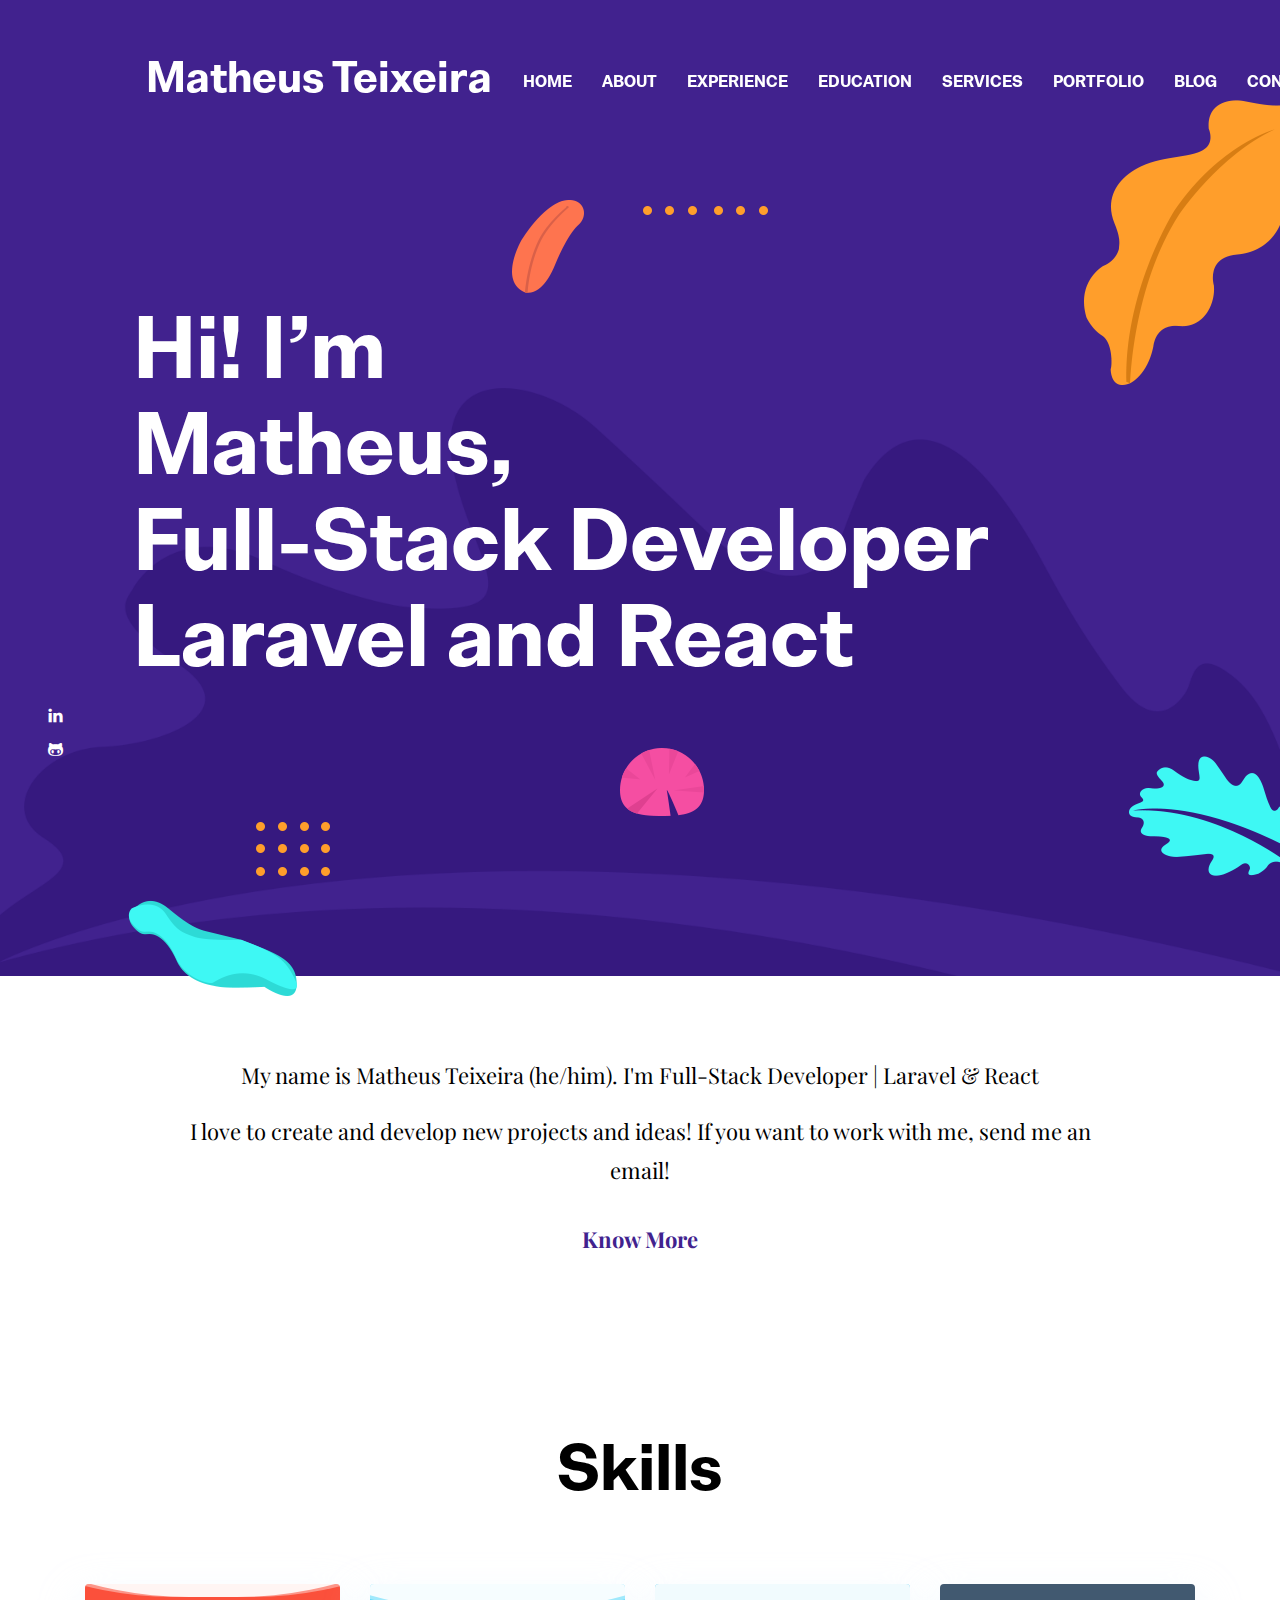
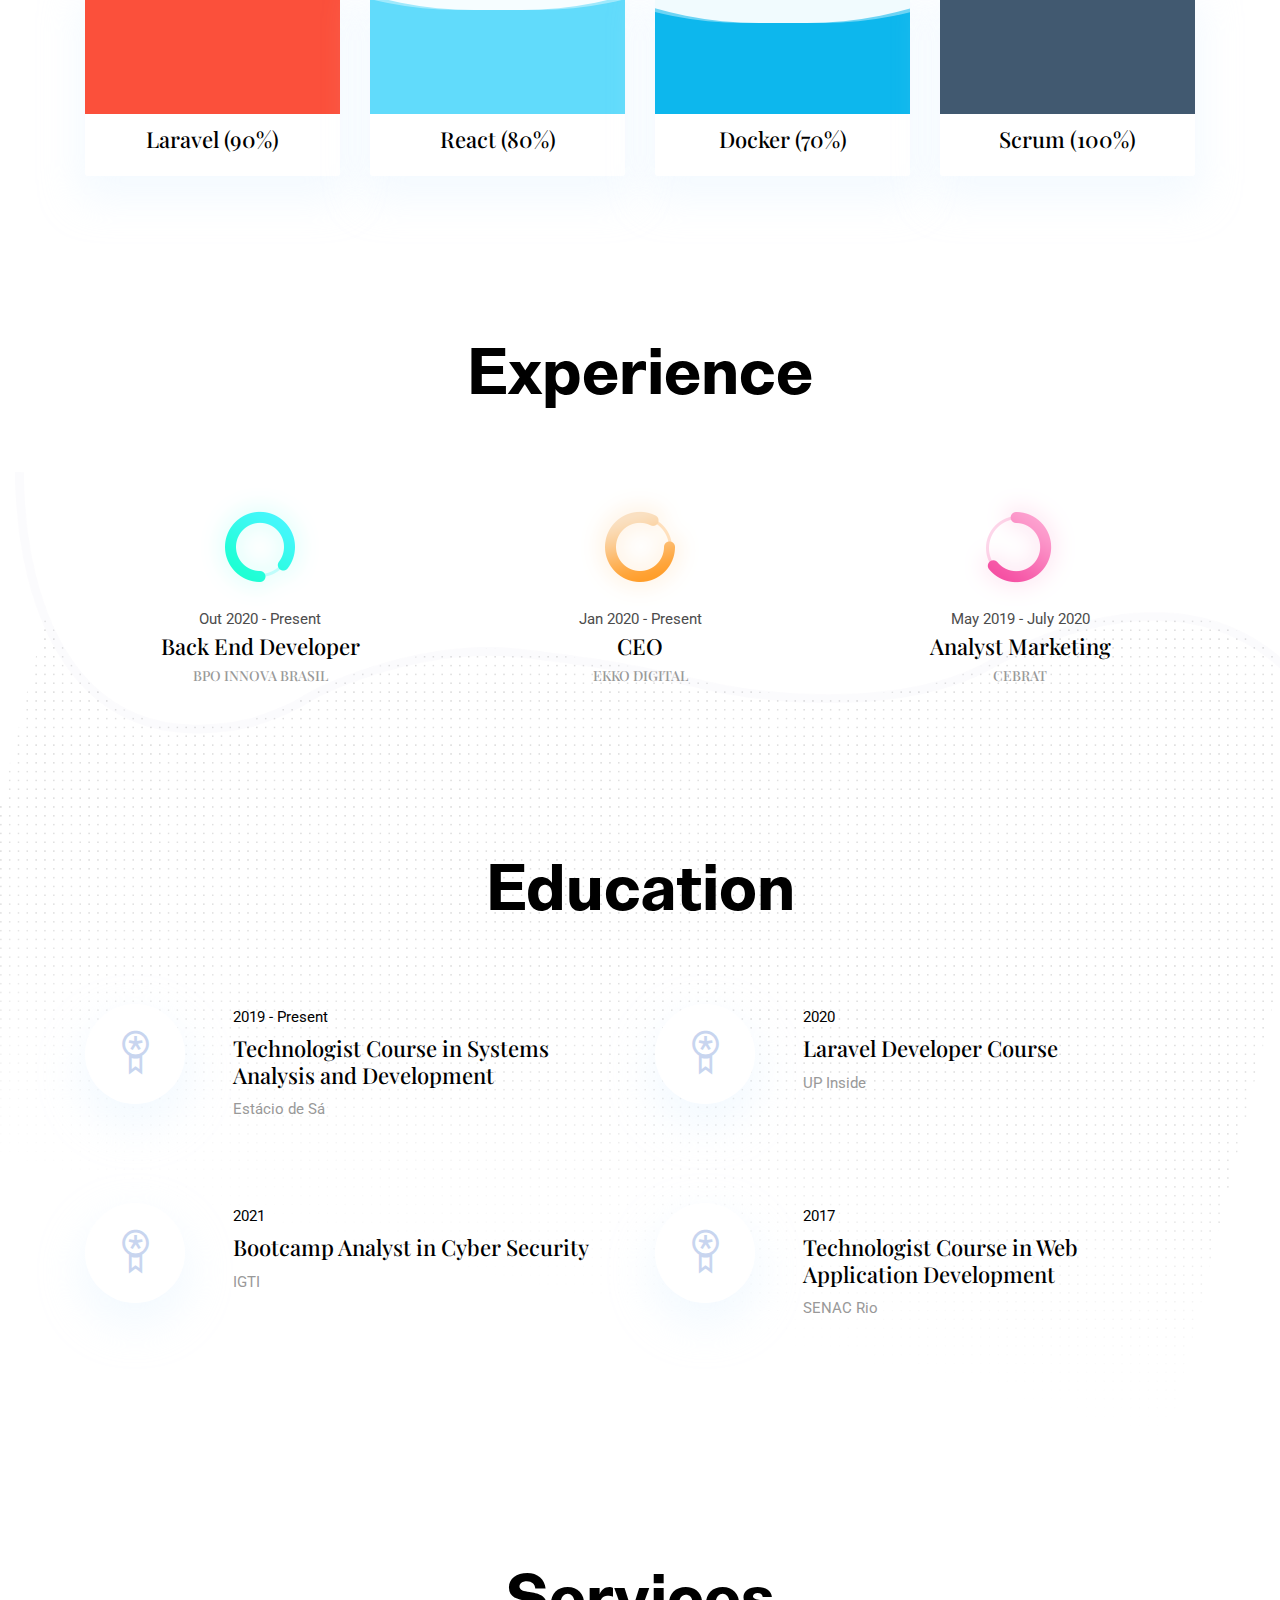
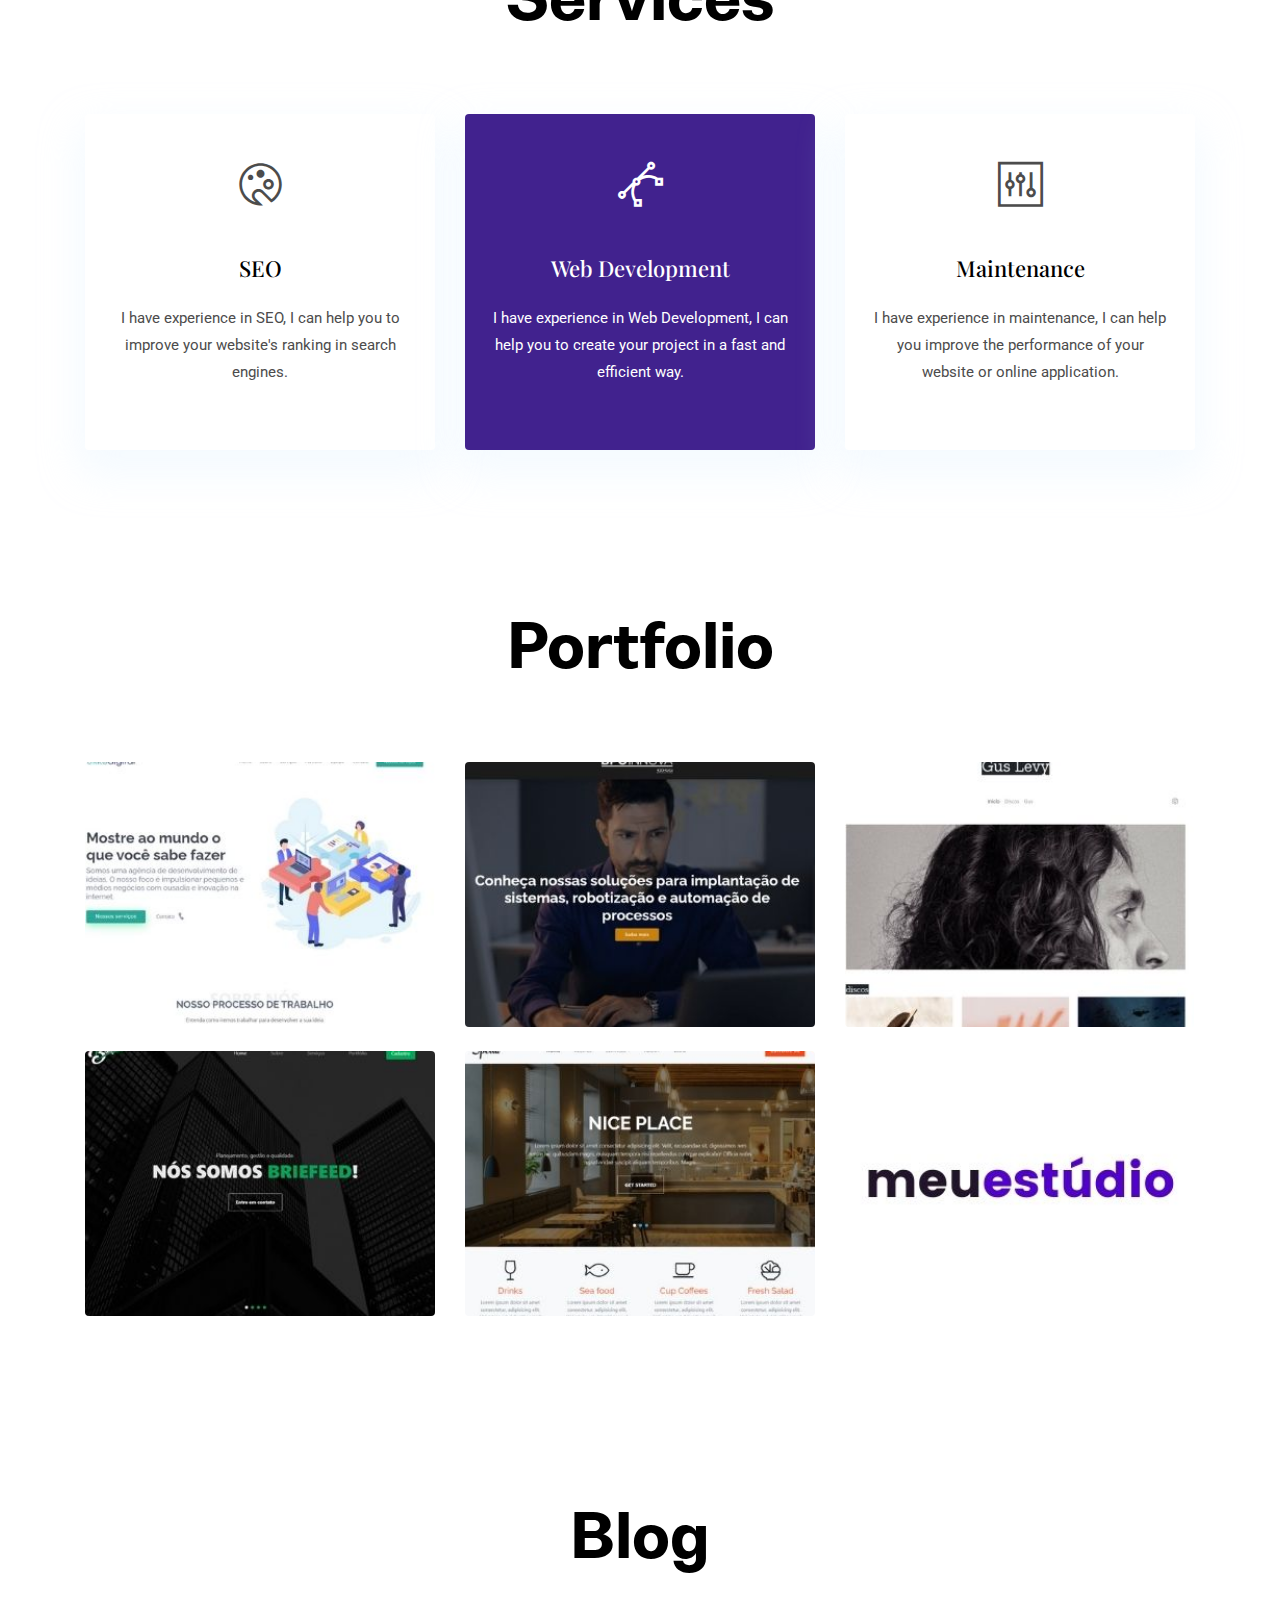
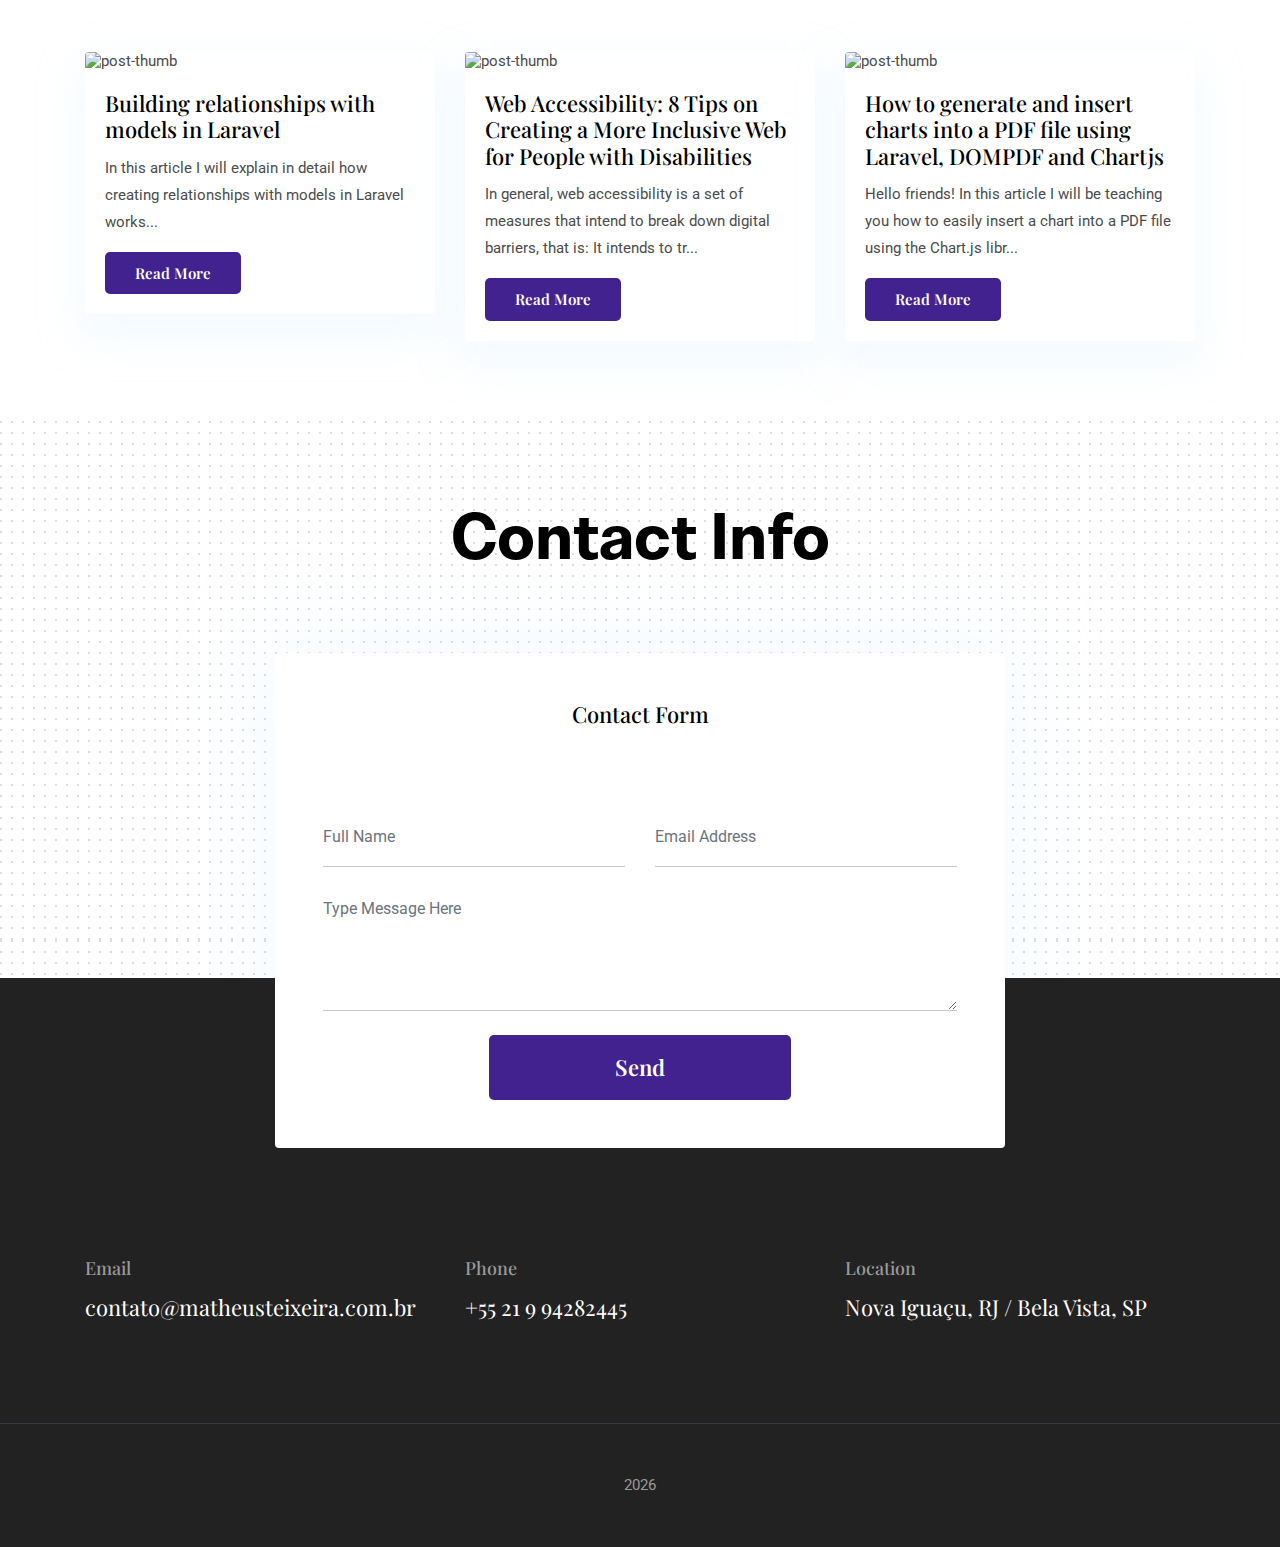
==== index.html @ 0f149f7c "Ajustado skills" ====
<!DOCTYPE html>
<html lang="en">

<head>
  <meta charset="UTF-8">
  <meta name="viewport" content="width=device-width, initial-scale=1.0">
  <title>Matheus Teixeira - Full-Stack Developer | Laravel & React</title>
  <meta name="description" content="I'm Full-Stack Developer | Laravel & React. I use Laravel Sail to handle containers and Livewire on the front-end!">
  <meta name="keywords"
    content="back end laravel, laravel, software engineer laravel, desenvolvimento, desenvolvedor, Freelancer, rio de janeiro, rj, web, desenvolvedor web, desenvolvimento web, sites, sistemas, php, mysql, sql, jquery, javascript, java, api facebook, api twitter, profissional, freela, android, ios, wordpress, loja virtual, e-commerce, aplicativos, aplicações, software, analista de sistemas, nerd, desenvolvedor wordpress rj, desenvolvedor laravel rj" />
  <meta property="og:title"
    content="Matheus Teixeira - Full-Stack Developer | Laravel & React" />
  <meta property="og:type" content="website" />
  <meta property="og:url" content="https://www.matheusteixeira.com.br" />
  <meta property="og:image" content="https://matheusteixeira.com.br/images/matheus-teixeira.jpg" />
  <meta property="og:site_name" content="Matheus Teixeira - Full-Stack Developer | Laravel & React" />
  <meta property="og:description" content="I'm Full-Stack Developer | Laravel & React. I use Laravel Sail to handle containers and Livewire on the front-end!" />
  <meta name="owner" content="contato.matheusteixeira@gmail.com">
  <meta name="rating" content="Geral">
  <meta name="robots" content="index,follow">
  <meta name="revisit-after" content="1 day">
  <meta name="language" content="English">
  <meta name="distribution" content="Global">
  <meta name="generator" content="N/A">
  <link rel="icon" type="image/png" href="images/favicon.png" />
  <meta http-equiv="Content-Type" content="text/html; charset=utf-8">

  <!-- ** Plugins Needed for the Project ** -->
  <!-- Bootstrap -->
  <link rel="stylesheet" href="plugins/bootstrap/bootstrap.min.css">
  <!-- slick slider -->
  <link rel="stylesheet" href="plugins/slick/slick.css">
  <!-- themefy-icon -->
  <link rel="stylesheet" href="plugins/themify-icons/themify-icons.css">

  <!-- Main Stylesheet -->
  <link href="css/style.css" rel="stylesheet">
  <!-- Global site tag (gtag.js) - Google Analytics -->
<script async src="https://www.googletagmanager.com/gtag/js?id=G-2GVV5142QM"></script>
<script>
  window.dataLayer = window.dataLayer || [];
  function gtag(){dataLayer.push(arguments);}
  gtag('js', new Date());

  gtag('config', 'G-2GVV5142QM');
</script>
</head>

<body>


  <header class="navigation fixed-top">
    <nav class="navbar navbar-expand-lg navbar-dark">
      <a class="navbar-brand font-tertiary d-md-block d-lg-none h4 scroll" href="#parallax">
        Matheus Teixeira
      </a>
      <a class="navbar-brand font-tertiary d-none d-lg-block h3 scroll" href="#parallax">
        Matheus Teixeira
      </a>

      <button class="navbar-toggler" type="button" data-toggle="collapse" data-target="#navigation"
        aria-controls="navigation" aria-expanded="false" aria-label="Toggle navigation">
        <span class="navbar-toggler-icon"></span>
      </button>

      <div class="collapse navbar-collapse text-center" id="navigation">
        <ul class="navbar-nav ml-auto">
          <li class="nav-item active">
            <a class="nav-link scroll" href="#parallax">
              Home
            </a>
          </li>
          <li class="nav-item">
            <a class="nav-link scroll" href="#about">
              About
            </a>
          </li>
          <li class="nav-item">
            <a class="nav-link scroll" href="#experience">
              Experience
            </a>
          </li>
          <li class="nav-item">
            <a class="nav-link scroll" href="#education">
              Education
            </a>
          </li>
          <li class="nav-item">
            <a class="nav-link scroll" href="#services">
              Services
            </a>
          </li>
          <li class="nav-item">
            <a class="nav-link scroll" href="#portfolio">
              Portfolio
            </a>
          </li>
          <li class="nav-item">
            <a class="nav-link scroll" href="#blog">
              Blog
            </a>
          </li>
          <li class="nav-item">
            <a class="nav-link scroll" href="#contact">Contact</a>
          </li>
        </ul>
      </div>
    </nav>
  </header>

  <!-- hero area -->
  <section class="hero-area bg-primary" id="parallax">
    <div class="container">
      <div class="row">
        <div class="col-lg-11 mx-auto">
          <h1 class="text-white font-tertiary">Hi! I’m <br> Matheus, <br>Full-Stack Developer Laravel and React</h1>
        </div>
      </div>
    </div>
    <div class="layer-bg w-100">
      <img class="img-fluid w-100" src="images/illustrations/leaf-bg.png" alt="bg-shape">
    </div>
    <div class="layer" id="l2">
      <img src="images/illustrations/dots-cyan.png" alt="bg-shape">
    </div>
    <div class="layer" id="l3">
      <img src="images/illustrations/leaf-orange.png" alt="bg-shape">
    </div>
    <div class="layer" id="l4">
      <img src="images/illustrations/dots-orange.png" alt="bg-shape">
    </div>
    <div class="layer" id="l5">
      <img src="images/illustrations/leaf-yellow.png" alt="bg-shape">
    </div>
    <div class="layer" id="l6">
      <img src="images/illustrations/leaf-cyan.png" alt="bg-shape">
    </div>
    <div class="layer" id="l7">
      <img src="images/illustrations/dots-group-orange.png" alt="bg-shape">
    </div>
    <div class="layer" id="l8">
      <img src="images/illustrations/leaf-pink-round.png" alt="bg-shape">
    </div>
    <div class="layer" id="l9">
      <img src="images/illustrations/leaf-cyan-2.png" alt="bg-shape">
    </div>
    <!-- social icon -->
    <ul class="list-unstyled ml-5 mt-3 position-relative zindex-1">
      <li class="mb-3">
        <a class="text-white" href="https://www.linkedin.com/in/aeusteixeira/" target="_blank">
          <i class="ti-linkedin"></i>
        </a>
      </li>
       <li class="mb-3">
          <a class="text-white" href="https://github.com/aeusteixeira" target="_blank">
            <i class="ti-github"></i>
          </a>
       </li>
    </ul>
    <!-- /social icon -->
  </section>
  <!-- /hero area -->

  <!-- about -->
  <section class="section" id="about">
    <div class="container">
      <div class="row">
        <div class="col-lg-10 mx-auto text-center">
          <p class="font-secondary paragraph-lg text-dark">My name is Matheus Teixeira (he/him). I'm Full-Stack Developer | Laravel & React

          <p class="font-secondary paragraph-lg text-dark">I love to create and develop new projects and ideas! If you want to work with me, send me an email!</p>
          <a href="https://docs.google.com/document/d/1WZrOIgvyDoFg_1fCFEiXBsZh8QVrVCUcpG7l-u6aiHw/edit" target="_blank" class="btn btn-transparent">know more</a>
        </div>
      </div>
    </div>
  </section>
  <!-- /about -->

  <!-- skills -->
  <section class="section">
    <div class="container">
      <div class="row">
        <div class="col-lg-12 text-center">
          <h2 class="section-title">Skills</h2>
        </div>
        <div class="col-lg-3 col-sm-6 mb-4 mb-lg-0">
          <div class="card shadow text-center">
            <div class="position-relative rounded-top progress-wrapper" data-color="#fb503b">
              <div class="wave" data-progress="90%"></div>
            </div>
            <div class="card-footer bg-white">
              <h4 class="card-title">Laravel (90%)</h4>
            </div>
          </div>
        </div>
        <div class="col-lg-3 col-sm-6 mb-4 mb-lg-0">
          <div class="card shadow text-center">
            <div class="position-relative rounded-top progress-wrapper" data-color="#61dbfb">
              <div class="wave" data-progress="80%"></div>
            </div>
            <div class="card-footer bg-white">
              <h4 class="card-title">React (80%)</h4>
            </div>
          </div>
        </div>
        <div class="col-lg-3 col-sm-6 mb-4 mb-lg-0">
          <div class="card shadow text-center">
            <div class="position-relative rounded-top progress-wrapper" data-color="#0db7ed">
              <div class="wave" data-progress="70%"></div>
            </div>
            <div class="card-footer bg-white">
              <h4 class="card-title">Docker (70%)</h4>
            </div>
          </div>
        </div>
        <div class="col-lg-3 col-sm-6 mb-4 mb-lg-0">
          <div class="card shadow text-center">
            <div class="position-relative rounded-top progress-wrapper" data-color="#415970">
              <div class="wave" data-progress="100%"></div>
            </div>
            <div class="card-footer bg-white">
              <h4 class="card-title">Scrum (100%)</h4>
            </div>
          </div>
        </div>
      </div>
    </div>
  </section>
  <!-- /skills -->

  <!-- experience -->
  <section class="section" id="experience">
    <div class="container">
      <div class="row justify-content-around">
        <div class="col-lg-12 text-center">
          <h2 class="section-title">Experience</h2>
        </div>
        <div class="col-lg-3 col-md-4 text-center">
          <img src="images/experience/icon-3.png" alt="icon">
          <p class="mb-0">Out 2020 - Present</p>
          <h4>
            Back End Developer
          </h4>
          <h6 class="text-light">
            BPO INNOVA BRASIL
          </h6>
        </div>
        <div class="col-lg-3 col-md-4 text-center">
          <img src="images/experience/icon-2.png" alt="icon">
          <p class="mb-0">Jan 2020 - Present</p>
          <h4>
            CEO
          </h4>
          <h6 class="text-light">
            EKKO DIGITAL
          </h6>
        </div>
        <div class="col-lg-3 col-md-4 text-center">
          <img src="images/experience/icon-1.png" alt="icon">
          <p class="mb-0">May 2019 - July 2020</p>
          <h4>
            Analyst Marketing
          </h4>
          </h4>
          <h6 class="text-light">
            CEBRAT
          </h6>
        </div>
      </div>
    </div>
  </section>
  <!-- ./experience -->

  <!-- education -->
  <section class="section position-relative" id="education">
    <div class="container">
      <div class="row">
        <div class="col-lg-12 text-center">
          <h2 class="section-title">Education</h2>
        </div>
        <div class="col-lg-6 col-md-6 mb-80">
          <div class="d-flex">
            <div class="mr-lg-5 mr-3">
              <i class="ti-medall icon icon-light icon-bg bg-white shadow rounded-circle d-block"></i>
            </div>
            <div>
              <p class="text-dark mb-1">2019 - Present</p>
              <h4>
                Technologist Course in Systems Analysis and Development
              </h4>
              <p class="mb-0 text-light">
                Estácio de Sá
              </p>
            </div>
          </div>
        </div>
        <div class="col-lg-6 col-md-6 mb-80">
          <div class="d-flex">
            <div class="mr-lg-5 mr-3">
              <i class="ti-medall icon icon-light icon-bg bg-white shadow rounded-circle d-block"></i>
            </div>
            <div>
              <p class="text-dark mb-1">2020</p>
              <h4>
                Laravel Developer Course
              </h4>
              <p class="mb-0 text-light">
                UP Inside
              </p>
            </div>
          </div>
        </div>
        <div class="col-lg-6 col-md-6 mb-80">
          <div class="d-flex">
            <div class="mr-lg-5 mr-3">
              <i class="ti-medall icon icon-light icon-bg bg-white shadow rounded-circle d-block"></i>
            </div>
            <div>
              <p class="text-dark mb-1">2021</p>
              <h4>
                Bootcamp Analyst in Cyber Security
              </h4>
              <p class="mb-0 text-light">IGTI</p>
            </div>
          </div>
        </div>
        <div class="col-lg-6 col-md-6 mb-80">
          <div class="d-flex">
            <div class="mr-lg-5 mr-3">
              <i class="ti-medall icon icon-light icon-bg bg-white shadow rounded-circle d-block"></i>
            </div>
            <div>
              <p class="text-dark mb-1">2017</p>
              <h4>
                Technologist Course in Web Application Development
              </h4>
              <p class="mb-0 text-light">
                SENAC Rio
              </p>
            </div>
          </div>
        </div>
      </div>
    </div>
    <!-- bg image -->
    <img class="img-fluid edu-bg-image w-100" src="images/backgrounds/education-bg.png" alt="bg-image">
  </section>
  <!-- /education -->

  <!-- services -->
  <section class="section" id="services">
    <div class="container">
      <div class="row">
        <div class="col-12 text-center">
          <h2 class="section-title">Services</h2>
        </div>
        <div class="col-md-4 mb-4 mb-md-0">
          <div class="card hover-shadow shadow">
            <div class="card-body text-center px-4 py-5">
              <i class="ti-palette icon mb-5 d-inline-block"></i>
              <h4 class="mb-4">
                SEO
              </h4>
              <p>
                I have experience in SEO, I can help you to improve your website's ranking in search engines.
              </p>
            </div>
          </div>
        </div>
        <div class="col-md-4 mb-4 mb-md-0">
          <div class="card active-bg-primary hover-shadow shadow">
            <div class="card-body text-center px-4 py-5">
              <i class="ti-vector icon mb-5 d-inline-block"></i>
              <h4 class="mb-4">
                Web Development
              </h4>
              <p>
                I have experience in Web Development, I can help you to create your project in a fast and efficient way.
              </p>
            </div>
          </div>
        </div>
        <div class="col-md-4 mb-4 mb-md-0">
          <div class="card hover-shadow shadow">
            <div class="card-body text-center px-4 py-5">
              <i class="ti-panel icon mb-5 d-inline-block"></i>
              <h4 class="mb-4">
                Maintenance
              </h4>
              <p>
                I have experience in maintenance, I can help you improve the performance of your website or online application.
              </p>
            </div>
          </div>
        </div>
      </div>
    </div>
  </section>
  <!-- /services -->

  <!-- portfolio -->
  <section class="section" id="portfolio">
    <div class="container">
      <div class="row">
        <div class="col-12 text-center">
          <h2 class="section-title">Portfolio</h2>
        </div>
      </div>
      <div class="row shuffle-wrapper justify-content-center">
        <div class="col-lg-4 col-6 mb-4 shuffle-item">
          <div class="position-relative rounded hover-wrapper">
            <img src="images/portfolio/item-1.jpg" alt="Ekko Digital" class="img-fluid rounded w-100">
            <div class="hover-overlay">
              <div class="hover-content">
                <a class="btn btn-light btn-sm" href="https://ekko.digital" target="_blank">
                  View Project
                </a>
              </div>
            </div>
          </div>
        </div>
        <div class="col-lg-4 col-6 mb-4 shuffle-item">
          <div class="position-relative rounded hover-wrapper">
            <img src="images/portfolio/item-2.jpg" alt="BPO INNOVA" class="img-fluid rounded w-100">
            <div class="hover-overlay">
              <div class="hover-content">
                <a class="btn btn-light btn-sm" href="https://bpoinnova.com" target="_blank">
                  View Project
                </a>
              </div>
            </div>
          </div>
        </div>
        <div class="col-lg-4 col-6 mb-4 shuffle-item">
          <div class="position-relative rounded hover-wrapper">
            <img src="images/portfolio/item-3.jpg" alt="Gus Levy" class="img-fluid rounded w-100">
            <div class="hover-overlay">
              <div class="hover-content">
                <a class="btn btn-light btn-sm" href="https://aeusteixeira.github.io/guslevy/" target="_blank">
                  View Project
                </a>
              </div>
            </div>
          </div>
        </div>
        <div class="col-lg-4 col-6 mb-4 shuffle-item">
          <div class="position-relative rounded hover-wrapper">
            <img src="images/portfolio/item-4.jpg" alt="Briefeed" class="img-fluid rounded w-100">
            <div class="hover-overlay">
              <div class="hover-content">
                <a class="btn btn-light btn-sm" href="https://briefeed.com.br" target="_blank">
                  View Project
                </a>
              </div>
            </div>
          </div>
        </div>
        <div class="col-lg-4 col-6 mb-4 shuffle-item">
          <div class="position-relative rounded hover-wrapper">
            <img src="images/portfolio/item-5.jpg" alt="Spella Restaurant" class="img-fluid rounded w-100">
            <div class="hover-overlay">
              <div class="hover-content">
                <a class="btn btn-light btn-sm" href="https://aeusteixeira.github.io/spella-restaurant/" target="_blank">
                  View Project
                </a>
              </div>
            </div>
          </div>
        </div>
        <div class="col-lg-4 col-6 mb-4 shuffle-item">
          <div class="position-relative rounded hover-wrapper">
            <img src="images/portfolio/item-6.jpg" alt="Meu Estúdio" class="img-fluid rounded w-100">
            <div class="hover-overlay">
              <div class="hover-content">
                <a class="btn btn-light btn-sm disabled">
                  Coming Soon
                </a>
              </div>
            </div>
          </div>
        </div>
      </div>
    </div>
  </section>
  <!-- /portfolio -->

  <!-- testimonial -->
  <section class="section bg-primary position-relative testimonial-bg-shapes d-none">
    <div class="container">
      <div class="row">
        <div class="col-12 text-center">
          <h2 class="section-title text-white mb-5">Testimonials</h2>
        </div>
        <div class="col-lg-10 mx-auto testimonial-slider">
          <!-- slider-item -->
          <div class="text-center testimonial-content">
            <i class="ti-quote-right text-white icon mb-4 d-inline-block"></i>
            <p class="text-white mb-4">Lorem ipsum dolor sit amet, consectetur adipisicing elit, sed do eiusmod tempor
              incididunt ut labore et dolore magna aliqua. Ut enim ad minim veniam, <strong>quis nostrud exercitation
                ullamco laboris nisi ut aliquip ex ea commodo consequat.</strong> Duis aute irure dolor in reprehenderit
              in voluptate velit esse cillum dolore eu fugiat nulla pariatur.</p>
            <img class="img-fluid rounded-circle mb-4 d-inline-block" src="images/testimonial/client-1.png"
              alt="client-image">
            <h4 class="text-white">Jesica Gomez</h4>
            <h6 class="text-light mb-4">CEO, Funder</h6>
          </div>
          <!-- slider-item -->
          <div class="text-center testimonial-content">
            <i class="ti-quote-right text-white icon mb-4 d-inline-block"></i>
            <p class="text-white mb-4">Lorem ipsum dolor sit amet, consectetur adipisicing elit, sed do eiusmod tempor
              incididunt ut labore et dolore magna aliqua. Ut enim ad minim veniam, <strong>quis nostrud exercitation
                ullamco
                laboris nisi ut aliquip ex ea commodo consequat.</strong> Duis aute irure dolor in reprehenderit in
              voluptate velit
              esse cillum dolore eu fugiat nulla pariatur.</p>
            <img class="img-fluid rounded-circle mb-4 d-inline-block" src="images/testimonial/client-1.png"
              alt="client-image">
            <h4 class="text-white">Jesica Gomez</h4>
            <h6 class="text-light mb-4">CEO, Funder</h6>
          </div>
          <!-- slider-item -->
          <div class="text-center testimonial-content">
            <i class="ti-quote-right text-white icon mb-4 d-inline-block"></i>
            <p class="text-white mb-4">Lorem ipsum dolor sit amet, consectetur adipisicing elit, sed do eiusmod tempor
              incididunt ut labore et dolore magna aliqua. Ut enim ad minim veniam, <strong>quis nostrud exercitation
                ullamco
                laboris nisi ut aliquip ex ea commodo consequat.</strong> Duis aute irure dolor in reprehenderit in
              voluptate velit
              esse cillum dolore eu fugiat nulla pariatur.</p>
            <img class="img-fluid rounded-circle mb-4 d-inline-block" src="images/testimonial/client-1.png"
              alt="client-image">
            <h4 class="text-white">Jesica Gomez</h4>
            <h6 class="text-light mb-4">CEO, Funder</h6>
          </div>
        </div>
      </div>
    </div>
    <!-- bg shapes -->
    <img src="images/backgrounds/map.png" alt="map" class="img-fluid bg-map">
    <img src="images/illustrations/dots-group-v.png" alt="bg-shape" class="img-fluid bg-shape-1">
    <img src="images/illustrations/leaf-orange.png" alt="bg-shape" class="img-fluid bg-shape-2">
    <img src="images/illustrations/dots-group-sm.png" alt="bg-shape" class="img-fluid bg-shape-3">
    <img src="images/illustrations/leaf-pink-round.png" alt="bg-shape" class="img-fluid bg-shape-4">
    <img src="images/illustrations/leaf-cyan.png" alt="bg-shape" class="img-fluid bg-shape-5">
  </section>
  <!-- /testimonial -->

  <!-- client logo slider -->
  <section class="section pb-0 d-none">
    <div class="container">
      <div class="client-logo-slider d-flex align-items-center">
        <a href="#" class="text-center d-block outline-0 p-4"><img class="d-unset img-fluid"
            src="images/clients-logo/client-logo-1.png" alt="client-logo"></a>
        <a href="#" class="text-center d-block outline-0 p-4"><img class="d-unset img-fluid"
            src="images/clients-logo/client-logo-2.png" alt="client-logo"></a>
        <a href="#" class="text-center d-block outline-0 p-4"><img class="d-unset img-fluid"
            src="images/clients-logo/client-logo-3.png" alt="client-logo"></a>
        <a href="#" class="text-center d-block outline-0 p-4"><img class="d-unset img-fluid"
            src="images/clients-logo/client-logo-4.png" alt="client-logo"></a>
        <a href="#" class="text-center d-block outline-0 p-4"><img class="d-unset img-fluid"
            src="images/clients-logo/client-logo-5.png" alt="client-logo"></a>
        <a href="#" class="text-center d-block outline-0 p-4"><img class="d-unset img-fluid"
            src="images/clients-logo/client-logo-1.png" alt="client-logo"></a>
        <a href="#" class="text-center d-block outline-0 p-4"><img class="d-unset img-fluid"
            src="images/clients-logo/client-logo-2.png" alt="client-logo"></a>
        <a href="#" class="text-center d-block outline-0 p-4"><img class="d-unset img-fluid"
            src="images/clients-logo/client-logo-3.png" alt="client-logo"></a>
        <a href="#" class="text-center d-block outline-0 p-4"><img class="d-unset img-fluid"
            src="images/clients-logo/client-logo-4.png" alt="client-logo"></a>
        <a href="#" class="text-center d-block outline-0 p-4"><img class="d-unset img-fluid"
            src="images/clients-logo/client-logo-5.png" alt="client-logo"></a>
      </div>
    </div>
  </section>
  <!-- /client logo slider -->

  <!-- blog -->
  <section class="section" id="blog">
    <div class="container">
      <div class="row">
        <div class="col-12 text-center">
          <h2 class="section-title">Blog</h2>
        </div>
        <div class="col-lg-4 col-sm-6 mb-4 mb-lg-0">
          <article class="card shadow">
            <img class="rounded card-img-top" src="https://matheusteixeira.com.br/blog/wp-content/uploads/2020/10/Banners-Blog-Matheus-11-1.png" alt="post-thumb">
            <div class="card-body">
              <h4 class="card-title">
                <a class="text-dark" href="https://matheusteixeira.com.br/blog/elaborando-relacionamentos-entre-modelos-no-laravel/" target="_blank">
                Building relationships with models in Laravel
              </a>
              </h4>
              <p class="cars-text">
                In this article I will explain in detail how creating relationships with models in Laravel works...
              </p>
              <a href="https://matheusteixeira.com.br/blog/elaborando-relacionamentos-entre-modelos-no-laravel/" class="btn btn-primary btn-sm" target="_blank">Read more</a>
            </div>
          </article>
        </div>
        <div class="col-lg-4 col-sm-6 mb-4 mb-lg-0">
          <article class="card shadow">
            <img class="rounded card-img-top" src="https://matheusteixeira.com.br/blog/wp-content/uploads/2021/03/photo-1574887427561-d3d5d58c9273-1-825x510.jpg" alt="post-thumb">
            <div class="card-body">
              <h4 class="card-title">
                <a class="text-dark" href="https://matheusteixeira.com.br/blog/acessibilidade-na-web-dicas-de-como-criar-uma-web-mais-inclusiva-para-pessoas-com-deficiencia/" target="_blank">
                  Web Accessibility: 8 Tips on Creating a More Inclusive Web for People with Disabilities
              </a>
              </h4>
              <p class="cars-text">
                In general, web accessibility is a set of measures that intend to break down digital barriers, that is: It intends to tr...
              </p>
              <a href="https://matheusteixeira.com.br/blog/acessibilidade-na-web-dicas-de-como-criar-uma-web-mais-inclusiva-para-pessoas-com-deficiencia/" class="btn btn-primary btn-sm" target="_blank">Read more</a>
            </div>
          </article>
        </div>
        <div class="col-lg-4 col-sm-6 mb-4 mb-lg-0">
          <article class="card shadow">
            <img class="rounded card-img-top" src="https://matheusteixeira.com.br/blog/wp-content/uploads/2020/10/Banners-Blog-Matheus-4-1.png" alt="post-thumb">
            <div class="card-body">
              <h4 class="card-title">
                <a class="text-dark" href="https://matheusteixeira.com.br/blog/como-gerar-e-inserir-graficos-em-um-arquivo-pdf-usando-laravel-dompdf-e-chartjs/" target="_blank">
                  How to generate and insert charts into a PDF file using Laravel, DOMPDF and Chartjs
              </a>
              </h4>
              <p class="cars-text">
                Hello friends! In this article I will be teaching you how to easily insert a chart into a PDF file using the Chart.js libr...
              </p>
              <a href="https://matheusteixeira.com.br/blog/como-gerar-e-inserir-graficos-em-um-arquivo-pdf-usando-laravel-dompdf-e-chartjs/" class="btn btn-primary btn-sm" target="_blank">Read more</a>
            </div>
          </article>
        </div>
      </div>
    </div>
  </section>
  <!-- /blog -->

  <!-- contact -->
  <section class="section section-on-footer" data-background="images/backgrounds/bg-dots.png" id="contact">
    <div class="container">
      <div class="row">
        <div class="col-12 text-center">
          <h2 class="section-title">Contact Info</h2>
        </div>
        <div class="col-lg-8 mx-auto">
          <div class="bg-white rounded text-center p-5 shadow-down">
            <h4 class="mb-80">Contact Form</h4>
            <form action="https://submit-form.com/7ecwFjns" class="row php-email-form">
              <div class="col-md-6">
                <input required type="text" id="name" name="name" placeholder="Full Name" class="form-control px-0 mb-4" data-rule="minlen:4"
                data-msg="Por favor, informe seu nome" />
                <div class="validate"></div>
              </div>
              <div class="col-md-6">
                <input required type="email" id="email" name="email" placeholder="Email Address" class="form-control px-0 mb-4">
              </div>
              <div class="col-12">
                <textarea required name="message" id="message" class="form-control px-0 mb-4"
                  placeholder="Type Message Here"></textarea>
              </div>
              <div class="error-message" style="display: none;"></div>

              <div class="col-lg-6 col-10 mx-auto">
                <button class="btn btn-primary w-100">send</button>
              </div>
            </form>
          </div>
        </div>
      </div>
    </div>
  </section>
  <!-- /contact -->

  <!-- footer -->
  <footer class="bg-dark footer-section">
    <div class="section">
      <div class="container">
        <div class="row">
          <div class="col-md-4">
            <h5 class="text-light">Email</h5>
            <a href="mailto:contato@matheusteixeira.com.br">
              <p class="text-white paragraph-lg font-secondary">
                contato@matheusteixeira.com.br
              </p>
            </a>
          </div>
          <div class="col-md-4">
            <h5 class="text-light">Phone</h5>
            <a href="tel:+55 21 9 94282445">
              <p class="text-white paragraph-lg font-secondary">
                +55 21 9 94282445
              </p>
            </a>
          </div>
          <div class="col-md-4">
            <h5 class="text-light">Location</h5>
              <p class="text-white paragraph-lg font-secondary">
                Nova Iguaçu, RJ / Bela Vista, SP
              </p>
            </p>
          </div>
        </div>
      </div>
    </div>
    <div class="border-top text-center border-dark py-5">
      <p class="mb-0 text-light">
        <script>
          var CurrentYear = new Date().getFullYear()
          document.write(CurrentYear)
        </script>
        </p>
    </div>
  </footer>
  <!-- /footer -->

  <!-- jQuery -->
  <script src="plugins/jQuery/jquery.min.js"></script>
  <!-- Bootstrap JS -->
  <script src="plugins/bootstrap/bootstrap.min.js"></script>
  <!-- slick slider -->
  <script src="plugins/slick/slick.min.js"></script>
  <!-- filter -->
  <script src="plugins/shuffle/shuffle.min.js"></script>

  <!-- Main Script -->
  <script src="js/script.js"></script>
  <script src="plugins/php-form-validate/validate.js"></script>

</body>

</html>
---- plugins/themify-icons/themify-icons.css ----
@font-face{font-family:themify;src:url(fonts/themify.eot?-fvbane);src:url(fonts/themify.eot?#iefix-fvbane) format('embedded-opentype'),url(fonts/themify.woff?-fvbane) format('woff'),url(fonts/themify.ttf?-fvbane) format('truetype'),url(fonts/themify.svg?-fvbane#themify) format('svg');font-weight:400;font-style:normal}[class*=" ti-"],[class^=ti-]{font-family:themify;speak:none;font-style:normal;font-weight:400;font-variant:normal;text-transform:none;line-height:1;-webkit-font-smoothing:antialiased;-moz-osx-font-smoothing:grayscale}.ti-wand:before{content:"\e600"}.ti-volume:before{content:"\e601"}.ti-user:before{content:"\e602"}.ti-unlock:before{content:"\e603"}.ti-unlink:before{content:"\e604"}.ti-trash:before{content:"\e605"}.ti-thought:before{content:"\e606"}.ti-target:before{content:"\e607"}.ti-tag:before{content:"\e608"}.ti-tablet:before{content:"\e609"}.ti-star:before{content:"\e60a"}.ti-spray:before{content:"\e60b"}.ti-signal:before{content:"\e60c"}.ti-shopping-cart:before{content:"\e60d"}.ti-shopping-cart-full:before{content:"\e60e"}.ti-settings:before{content:"\e60f"}.ti-search:before{content:"\e610"}.ti-zoom-in:before{content:"\e611"}.ti-zoom-out:before{content:"\e612"}.ti-cut:before{content:"\e613"}.ti-ruler:before{content:"\e614"}.ti-ruler-pencil:before{content:"\e615"}.ti-ruler-alt:before{content:"\e616"}.ti-bookmark:before{content:"\e617"}.ti-bookmark-alt:before{content:"\e618"}.ti-reload:before{content:"\e619"}.ti-plus:before{content:"\e61a"}.ti-pin:before{content:"\e61b"}.ti-pencil:before{content:"\e61c"}.ti-pencil-alt:before{content:"\e61d"}.ti-paint-roller:before{content:"\e61e"}.ti-paint-bucket:before{content:"\e61f"}.ti-na:before{content:"\e620"}.ti-mobile:before{content:"\e621"}.ti-minus:before{content:"\e622"}.ti-medall:before{content:"\e623"}.ti-medall-alt:before{content:"\e624"}.ti-marker:before{content:"\e625"}.ti-marker-alt:before{content:"\e626"}.ti-arrow-up:before{content:"\e627"}.ti-arrow-right:before{content:"\e628"}.ti-arrow-left:before{content:"\e629"}.ti-arrow-down:before{content:"\e62a"}.ti-lock:before{content:"\e62b"}.ti-location-arrow:before{content:"\e62c"}.ti-link:before{content:"\e62d"}.ti-layout:before{content:"\e62e"}.ti-layers:before{content:"\e62f"}.ti-layers-alt:before{content:"\e630"}.ti-key:before{content:"\e631"}.ti-import:before{content:"\e632"}.ti-image:before{content:"\e633"}.ti-heart:before{content:"\e634"}.ti-heart-broken:before{content:"\e635"}.ti-hand-stop:before{content:"\e636"}.ti-hand-open:before{content:"\e637"}.ti-hand-drag:before{content:"\e638"}.ti-folder:before{content:"\e639"}.ti-flag:before{content:"\e63a"}.ti-flag-alt:before{content:"\e63b"}.ti-flag-alt-2:before{content:"\e63c"}.ti-eye:before{content:"\e63d"}.ti-export:before{content:"\e63e"}.ti-exchange-vertical:before{content:"\e63f"}.ti-desktop:before{content:"\e640"}.ti-cup:before{content:"\e641"}.ti-crown:before{content:"\e642"}.ti-comments:before{content:"\e643"}.ti-comment:before{content:"\e644"}.ti-comment-alt:before{content:"\e645"}.ti-close:before{content:"\e646"}.ti-clip:before{content:"\e647"}.ti-angle-up:before{content:"\e648"}.ti-angle-right:before{content:"\e649"}.ti-angle-left:before{content:"\e64a"}.ti-angle-down:before{content:"\e64b"}.ti-check:before{content:"\e64c"}.ti-check-box:before{content:"\e64d"}.ti-camera:before{content:"\e64e"}.ti-announcement:before{content:"\e64f"}.ti-brush:before{content:"\e650"}.ti-briefcase:before{content:"\e651"}.ti-bolt:before{content:"\e652"}.ti-bolt-alt:before{content:"\e653"}.ti-blackboard:before{content:"\e654"}.ti-bag:before{content:"\e655"}.ti-move:before{content:"\e656"}.ti-arrows-vertical:before{content:"\e657"}.ti-arrows-horizontal:before{content:"\e658"}.ti-fullscreen:before{content:"\e659"}.ti-arrow-top-right:before{content:"\e65a"}.ti-arrow-top-left:before{content:"\e65b"}.ti-arrow-circle-up:before{content:"\e65c"}.ti-arrow-circle-right:before{content:"\e65d"}.ti-arrow-circle-left:before{content:"\e65e"}.ti-arrow-circle-down:before{content:"\e65f"}.ti-angle-double-up:before{content:"\e660"}.ti-angle-double-right:before{content:"\e661"}.ti-angle-double-left:before{content:"\e662"}.ti-angle-double-down:before{content:"\e663"}.ti-zip:before{content:"\e664"}.ti-world:before{content:"\e665"}.ti-wheelchair:before{content:"\e666"}.ti-view-list:before{content:"\e667"}.ti-view-list-alt:before{content:"\e668"}.ti-view-grid:before{content:"\e669"}.ti-uppercase:before{content:"\e66a"}.ti-upload:before{content:"\e66b"}.ti-underline:before{content:"\e66c"}.ti-truck:before{content:"\e66d"}.ti-timer:before{content:"\e66e"}.ti-ticket:before{content:"\e66f"}.ti-thumb-up:before{content:"\e670"}.ti-thumb-down:before{content:"\e671"}.ti-text:before{content:"\e672"}.ti-stats-up:before{content:"\e673"}.ti-stats-down:before{content:"\e674"}.ti-split-v:before{content:"\e675"}.ti-split-h:before{content:"\e676"}.ti-smallcap:before{content:"\e677"}.ti-shine:before{content:"\e678"}.ti-shift-right:before{content:"\e679"}.ti-shift-left:before{content:"\e67a"}.ti-shield:before{content:"\e67b"}.ti-notepad:before{content:"\e67c"}.ti-server:before{content:"\e67d"}.ti-quote-right:before{content:"\e67e"}.ti-quote-left:before{content:"\e67f"}.ti-pulse:before{content:"\e680"}.ti-printer:before{content:"\e681"}.ti-power-off:before{content:"\e682"}.ti-plug:before{content:"\e683"}.ti-pie-chart:before{content:"\e684"}.ti-paragraph:before{content:"\e685"}.ti-panel:before{content:"\e686"}.ti-package:before{content:"\e687"}.ti-music:before{content:"\e688"}.ti-music-alt:before{content:"\e689"}.ti-mouse:before{content:"\e68a"}.ti-mouse-alt:before{content:"\e68b"}.ti-money:before{content:"\e68c"}.ti-microphone:before{content:"\e68d"}.ti-menu:before{content:"\e68e"}.ti-menu-alt:before{content:"\e68f"}.ti-map:before{content:"\e690"}.ti-map-alt:before{content:"\e691"}.ti-loop:before{content:"\e692"}.ti-location-pin:before{content:"\e693"}.ti-list:before{content:"\e694"}.ti-light-bulb:before{content:"\e695"}.ti-Italic:before{content:"\e696"}.ti-info:before{content:"\e697"}.ti-infinite:before{content:"\e698"}.ti-id-badge:before{content:"\e699"}.ti-hummer:before{content:"\e69a"}.ti-home:before{content:"\e69b"}.ti-help:before{content:"\e69c"}.ti-headphone:before{content:"\e69d"}.ti-harddrives:before{content:"\e69e"}.ti-harddrive:before{content:"\e69f"}.ti-gift:before{content:"\e6a0"}.ti-game:before{content:"\e6a1"}.ti-filter:before{content:"\e6a2"}.ti-files:before{content:"\e6a3"}.ti-file:before{content:"\e6a4"}.ti-eraser:before{content:"\e6a5"}.ti-envelope:before{content:"\e6a6"}.ti-download:before{content:"\e6a7"}.ti-direction:before{content:"\e6a8"}.ti-direction-alt:before{content:"\e6a9"}.ti-dashboard:before{content:"\e6aa"}.ti-control-stop:before{content:"\e6ab"}.ti-control-shuffle:before{content:"\e6ac"}.ti-control-play:before{content:"\e6ad"}.ti-control-pause:before{content:"\e6ae"}.ti-control-forward:before{content:"\e6af"}.ti-control-backward:before{content:"\e6b0"}.ti-cloud:before{content:"\e6b1"}.ti-cloud-up:before{content:"\e6b2"}.ti-cloud-down:before{content:"\e6b3"}.ti-clipboard:before{content:"\e6b4"}.ti-car:before{content:"\e6b5"}.ti-calendar:before{content:"\e6b6"}.ti-book:before{content:"\e6b7"}.ti-bell:before{content:"\e6b8"}.ti-basketball:before{content:"\e6b9"}.ti-bar-chart:before{content:"\e6ba"}.ti-bar-chart-alt:before{content:"\e6bb"}.ti-back-right:before{content:"\e6bc"}.ti-back-left:before{content:"\e6bd"}.ti-arrows-corner:before{content:"\e6be"}.ti-archive:before{content:"\e6bf"}.ti-anchor:before{content:"\e6c0"}.ti-align-right:before{content:"\e6c1"}.ti-align-left:before{content:"\e6c2"}.ti-align-justify:before{content:"\e6c3"}.ti-align-center:before{content:"\e6c4"}.ti-alert:before{content:"\e6c5"}.ti-alarm-clock:before{content:"\e6c6"}.ti-agenda:before{content:"\e6c7"}.ti-write:before{content:"\e6c8"}.ti-window:before{content:"\e6c9"}.ti-widgetized:before{content:"\e6ca"}.ti-widget:before{content:"\e6cb"}.ti-widget-alt:before{content:"\e6cc"}.ti-wallet:before{content:"\e6cd"}.ti-video-clapper:before{content:"\e6ce"}.ti-video-camera:before{content:"\e6cf"}.ti-vector:before{content:"\e6d0"}.ti-themify-logo:before{content:"\e6d1"}.ti-themify-favicon:before{content:"\e6d2"}.ti-themify-favicon-alt:before{content:"\e6d3"}.ti-support:before{content:"\e6d4"}.ti-stamp:before{content:"\e6d5"}.ti-split-v-alt:before{content:"\e6d6"}.ti-slice:before{content:"\e6d7"}.ti-shortcode:before{content:"\e6d8"}.ti-shift-right-alt:before{content:"\e6d9"}.ti-shift-left-alt:before{content:"\e6da"}.ti-ruler-alt-2:before{content:"\e6db"}.ti-receipt:before{content:"\e6dc"}.ti-pin2:before{content:"\e6dd"}.ti-pin-alt:before{content:"\e6de"}.ti-pencil-alt2:before{content:"\e6df"}.ti-palette:before{content:"\e6e0"}.ti-more:before{content:"\e6e1"}.ti-more-alt:before{content:"\e6e2"}.ti-microphone-alt:before{content:"\e6e3"}.ti-magnet:before{content:"\e6e4"}.ti-line-double:before{content:"\e6e5"}.ti-line-dotted:before{content:"\e6e6"}.ti-line-dashed:before{content:"\e6e7"}.ti-layout-width-full:before{content:"\e6e8"}.ti-layout-width-default:before{content:"\e6e9"}.ti-layout-width-default-alt:before{content:"\e6ea"}.ti-layout-tab:before{content:"\e6eb"}.ti-layout-tab-window:before{content:"\e6ec"}.ti-layout-tab-v:before{content:"\e6ed"}.ti-layout-tab-min:before{content:"\e6ee"}.ti-layout-slider:before{content:"\e6ef"}.ti-layout-slider-alt:before{content:"\e6f0"}.ti-layout-sidebar-right:before{content:"\e6f1"}.ti-layout-sidebar-none:before{content:"\e6f2"}.ti-layout-sidebar-left:before{content:"\e6f3"}.ti-layout-placeholder:before{content:"\e6f4"}.ti-layout-menu:before{content:"\e6f5"}.ti-layout-menu-v:before{content:"\e6f6"}.ti-layout-menu-separated:before{content:"\e6f7"}.ti-layout-menu-full:before{content:"\e6f8"}.ti-layout-media-right-alt:before{content:"\e6f9"}.ti-layout-media-right:before{content:"\e6fa"}.ti-layout-media-overlay:before{content:"\e6fb"}.ti-layout-media-overlay-alt:before{content:"\e6fc"}.ti-layout-media-overlay-alt-2:before{content:"\e6fd"}.ti-layout-media-left-alt:before{content:"\e6fe"}.ti-layout-media-left:before{content:"\e6ff"}.ti-layout-media-center-alt:before{content:"\e700"}.ti-layout-media-center:before{content:"\e701"}.ti-layout-list-thumb:before{content:"\e702"}.ti-layout-list-thumb-alt:before{content:"\e703"}.ti-layout-list-post:before{content:"\e704"}.ti-layout-list-large-image:before{content:"\e705"}.ti-layout-line-solid:before{content:"\e706"}.ti-layout-grid4:before{content:"\e707"}.ti-layout-grid3:before{content:"\e708"}.ti-layout-grid2:before{content:"\e709"}.ti-layout-grid2-thumb:before{content:"\e70a"}.ti-layout-cta-right:before{content:"\e70b"}.ti-layout-cta-left:before{content:"\e70c"}.ti-layout-cta-center:before{content:"\e70d"}.ti-layout-cta-btn-right:before{content:"\e70e"}.ti-layout-cta-btn-left:before{content:"\e70f"}.ti-layout-column4:before{content:"\e710"}.ti-layout-column3:before{content:"\e711"}.ti-layout-column2:before{content:"\e712"}.ti-layout-accordion-separated:before{content:"\e713"}.ti-layout-accordion-merged:before{content:"\e714"}.ti-layout-accordion-list:before{content:"\e715"}.ti-ink-pen:before{content:"\e716"}.ti-info-alt:before{content:"\e717"}.ti-help-alt:before{content:"\e718"}.ti-headphone-alt:before{content:"\e719"}.ti-hand-point-up:before{content:"\e71a"}.ti-hand-point-right:before{content:"\e71b"}.ti-hand-point-left:before{content:"\e71c"}.ti-hand-point-down:before{content:"\e71d"}.ti-gallery:before{content:"\e71e"}.ti-face-smile:before{content:"\e71f"}.ti-face-sad:before{content:"\e720"}.ti-credit-card:before{content:"\e721"}.ti-control-skip-forward:before{content:"\e722"}.ti-control-skip-backward:before{content:"\e723"}.ti-control-record:before{content:"\e724"}.ti-control-eject:before{content:"\e725"}.ti-comments-smiley:before{content:"\e726"}.ti-brush-alt:before{content:"\e727"}.ti-youtube:before{content:"\e728"}.ti-vimeo:before{content:"\e729"}.ti-twitter:before{content:"\e72a"}.ti-time:before{content:"\e72b"}.ti-tumblr:before{content:"\e72c"}.ti-skype:before{content:"\e72d"}.ti-share:before{content:"\e72e"}.ti-share-alt:before{content:"\e72f"}.ti-rocket:before{content:"\e730"}.ti-pinterest:before{content:"\e731"}.ti-new-window:before{content:"\e732"}.ti-microsoft:before{content:"\e733"}.ti-list-ol:before{content:"\e734"}.ti-linkedin:before{content:"\e735"}.ti-layout-sidebar-2:before{content:"\e736"}.ti-layout-grid4-alt:before{content:"\e737"}.ti-layout-grid3-alt:before{content:"\e738"}.ti-layout-grid2-alt:before{content:"\e739"}.ti-layout-column4-alt:before{content:"\e73a"}.ti-layout-column3-alt:before{content:"\e73b"}.ti-layout-column2-alt:before{content:"\e73c"}.ti-instagram:before{content:"\e73d"}.ti-google:before{content:"\e73e"}.ti-github:before{content:"\e73f"}.ti-flickr:before{content:"\e740"}.ti-facebook:before{content:"\e741"}.ti-dropbox:before{content:"\e742"}.ti-dribbble:before{content:"\e743"}.ti-apple:before{content:"\e744"}.ti-android:before{content:"\e745"}.ti-save:before{content:"\e746"}.ti-save-alt:before{content:"\e747"}.ti-yahoo:before{content:"\e748"}.ti-wordpress:before{content:"\e749"}.ti-vimeo-alt:before{content:"\e74a"}.ti-twitter-alt:before{content:"\e74b"}.ti-tumblr-alt:before{content:"\e74c"}.ti-trello:before{content:"\e74d"}.ti-stack-overflow:before{content:"\e74e"}.ti-soundcloud:before{content:"\e74f"}.ti-sharethis:before{content:"\e750"}.ti-sharethis-alt:before{content:"\e751"}.ti-reddit:before{content:"\e752"}.ti-pinterest-alt:before{content:"\e753"}.ti-microsoft-alt:before{content:"\e754"}.ti-linux:before{content:"\e755"}.ti-jsfiddle:before{content:"\e756"}.ti-joomla:before{content:"\e757"}.ti-html5:before{content:"\e758"}.ti-flickr-alt:before{content:"\e759"}.ti-email:before{content:"\e75a"}.ti-drupal:before{content:"\e75b"}.ti-dropbox-alt:before{content:"\e75c"}.ti-css3:before{content:"\e75d"}.ti-rss:before{content:"\e75e"}.ti-rss-alt:before{content:"\e75f"}
---- css/style.css ----
/*!------------------------------------------------------------------
[MAIN STYLESHEET]

PROJECT:	Project Name
VERSION:	Versoin Number
-------------------------------------------------------------------*/
/*------------------------------------------------------------------
[TABLE OF CONTENTS]
-------------------------------------------------------------------*/
/*  typography */
@import url("https://fonts.googleapis.com/css?family=Playfair+Display:400,700|Roboto:300,400,500,700");
@font-face {
  font-family: 'BwNistaInt-xBd';
  src: url("../plugins/fonts/BwNistaInt-xBd.woff") format("woff");
  font-style: normal;
  font-display: swap;
}

body {
  line-height: 1.2;
  font-family: "Roboto", sans-serif;
  -webkit-font-smoothing: antialiased;
  font-size: 15px;
  color: #4c4c4c;
}

p, .paragraph {
  font-weight: 400;
  color: #4c4c4c;
  font-size: 15px;
  line-height: 1.8;
  font-family: "Roboto", sans-serif;
}

p-lg, .paragraph-lg {
  font-size: 22px;
}

h1, h2, h3, h4, h5, h6 {
  color: #000;
  font-family: "Playfair Display", serif;
  line-height: 1.2;
}

h1, .h1 {
  font-size: 80px;
}

@media (max-width: 991px) {
  h1, .h1 {
    font-size: 65px;
  }
}

h2, .h2 {
  font-size: 60px;
}

@media (max-width: 991px) {
  h2, .h2 {
    font-size: 50px;
  }
}

h3, .h3 {
  font-size: 40px;
}

h4, .h4 {
  font-size: 22px;
}

h5, .h5 {
  font-size: 18px;
}

h6, .h6 {
  font-size: 14px;
}

/* Button style */
.btn {
  font-size: 22px;
  font-family: "Playfair Display", serif;
  text-transform: capitalize;
  padding: 16px 44px;
  border-radius: 5px;
  font-weight: 600;
  border: 0;
  position: relative;
  z-index: 1;
  transition: .2s ease;
}

.btn:focus {
  outline: 0;
  box-shadow: none !important;
}

.btn:active {
  box-shadow: none;
}

.btn-sm {
  font-size: 15px;
  padding: 10px 30px;
}

.btn-xs {
  padding: 5px 10px;
  font-size: 15px;
}

.btn-primary {
  background: #41228e;
  color: #fff;
}

.btn-primary:active {
  background: #542cb7 !important;
}

.btn-primary:hover {
  background: #542cb7;
}

.btn-primary.focus, .btn-primary.active {
  background: #542cb7 !important;
  box-shadow: none !important;
}

.btn-transparent {
  background: transparent;
  color: #41228e;
  font-weight: bold;
}

.btn-transparent:active, .btn-transparent:hover {
  color: #41228e;
}

body {
  background-color: #fff;
  overflow-x: hidden;
}

::-moz-selection {
  background: #542cb7;
  color: #fff;
}

::selection {
  background: #542cb7;
  color: #fff;
}

/* preloader */
.preloader {
  position: fixed;
  top: 0;
  left: 0;
  right: 0;
  bottom: 0;
  background-color: #fff;
  z-index: 999;
  display: flex;
  align-items: center;
  justify-content: center;
}

ol,
ul {
  list-style-type: none;
  margin: 0px;
}

img {
  vertical-align: middle;
  border: 0;
}

a,
a:hover,
a:focus {
  text-decoration: none;
}

a,
button,
select {
  cursor: pointer;
  transition: .2s ease;
}

a:focus,
button:focus,
select:focus {
  outline: 0;
}

a.text-dark:hover {
  color: #41228e !important;
}

a:hover {
  color: #41228e;
}

.slick-slide {
  outline: 0;
}

.section {
  padding-top: 80px;
  padding-bottom: 80px;
}

.section-title {
  margin-bottom: 80px;
  font-family: "BwNistaInt-xBd";
}

.bg-cover {
  background-size: cover;
  background-position: center center;
  background-repeat: no-repeat;
}

/* overlay */
.overlay {
  position: relative;
}

.overlay::before {
  position: absolute;
  content: '';
  height: 100%;
  width: 100%;
  top: 0;
  left: 0;
  background: #000;
  opacity: .5;
}

.outline-0 {
  outline: 0 !important;
}

.d-unset {
  display: unset !important;
}

.bg-primary {
  background: #41228e !important;
}

.bg-gray {
  background: #eaeaea !important;
}

.text-primary {
  color: #41228e !important;
}

.text-color {
  color: #4c4c4c;
}

.text-dark {
  color: #000 !important;
}

.text-light {
  color: #999999 !important;
}

.mb-10 {
  margin-bottom: 10px !important;
}

.mb-20 {
  margin-bottom: 20px !important;
}

.mb-30 {
  margin-bottom: 30px !important;
}

.mb-40 {
  margin-bottom: 40px !important;
}

.mb-50 {
  margin-bottom: 50px !important;
}

.mb-60 {
  margin-bottom: 60px !important;
}

.mb-70 {
  margin-bottom: 70px !important;
}

.mb-80 {
  margin-bottom: 80px !important;
}

.mb-90 {
  margin-bottom: 90px !important;
}

.mb-100 {
  margin-bottom: 100px !important;
}

.zindex-1 {
  z-index: 1;
}

.rounded-lg {
  border-radius: 15px;
}

.overflow-hidden {
  overflow: hidden;
}

.font-secondary {
  font-family: "Playfair Display", serif !important;
}

.font-tertiary {
  font-family: "BwNistaInt-xBd" !important;
}

.shadow {
  box-shadow: 0px 18px 39.1px 6.9px rgba(224, 241, 255, 0.34) !important;
}

.bg-dark {
  background-color: #222222 !important;
}

/* icon */
.icon {
  font-size: 45px;
}

.icon-bg {
  height: 100px;
  width: 100px;
  line-height: 100px;
  text-align: center;
}

.icon-light {
  color: #c8d5ef;
}

/* /icon */
/* slick slider */
.slick-dots {
  text-align: center;
  padding-left: 0;
}

.slick-dots li {
  display: inline-block;
  margin: 2px;
}

.slick-dots li.slick-active button {
  background: #fff;
  width: 25px;
}

.slick-dots li button {
  height: 6px;
  width: 12px;
  background: rgba(255, 255, 255, 0.5);
  color: transparent;
  border-radius: 10px;
  overflow: hidden;
  transition: .2s ease;
  border: 0;
}

/* /slick slider */
/* form */
.form-control {
  border: 0;
  border-radius: 0;
  border-bottom: 1px solid #c7c7c7;
  height: 60px;
}

.form-control:focus {
  border-color: #41228e;
  outline: 0;
  box-shadow: none !important;
}

textarea.form-control {
  height: 120px;
}

/* /form */
/* card */
.card {
  border: 0;
}

.card-header {
  border: 0;
}

.card-footer {
  border: 0;
}

/* /card */
.navigation {
  padding: 40px 130px;
  transition: .3s ease;
}

.navigation.nav-bg {
  background-color: #41228e;
  padding: 15px 100px;
}

@media (max-width: 991px) {
  .navigation.nav-bg {
    padding: 15px 20px;
  }
}

@media (max-width: 991px) {
  .navigation {
    padding: 20px;
    background: #41228e;
  }
}

.navbar .nav-item .nav-link {
  font-family: "BwNistaInt-xBd";
  text-transform: uppercase;
  padding: 15px;
}

.navbar .nav-item.active {
  font-weight: bold;
}

.navbar-dark .navbar-nav .nav-link {
  color: #fff;
}

.hero-area {
  padding: 300px 0 200px;
  position: relative;
}

@media (max-width: 767px) {
  .hero-area {
    padding: 250px 0 150px;
    overflow: hidden;
  }
}

.hero-area h1 {
  position: relative;
  z-index: 2;
}

.layer {
  position: absolute;
  z-index: 1;
}

#l1 {
  bottom: 0;
  left: 0;
}

#l2 {
  top: 190px;
  left: -250px;
}

#l3 {
  top: 200px;
  left: 40%;
}

#l4 {
  top: 200px;
  right: 40%;
}

#l5 {
  top: 100px;
  right: -150px;
}

#l6 {
  bottom: -20px;
  left: 10%;
}

#l7 {
  bottom: 100px;
  left: 20%;
}

#l8 {
  bottom: 160px;
  right: 45%;
}

#l9 {
  bottom: 100px;
  right: -10px;
}

.layer-bg {
  position: absolute;
  bottom: 0;
  left: 0;
}

/* skills */
.progress-wrapper {
  height: 130px;
  overflow: hidden;
}

.wave {
  position: absolute;
  width: 100%;
  height: 100%;
}

.wave::before, .wave::after {
  content: "";
  position: absolute;
  width: 800px;
  height: 800px;
  bottom: 0;
  left: 50%;
  background-color: rgba(255, 255, 255, 0.4);
  border-radius: 45%;
  -webkit-transform: translateX(-50%) rotate(0);
          transform: translateX(-50%) rotate(0);
  -webkit-animation: rotate 6s linear infinite;
          animation: rotate 6s linear infinite;
  z-index: 10;
}

.wave::after {
  border-radius: 47%;
  background-color: rgba(255, 255, 255, 0.9);
  -webkit-transform: translateX(-50%) rotate(0);
          transform: translateX(-50%) rotate(0);
  -webkit-animation: rotate 10s linear -5s infinite;
          animation: rotate 10s linear -5s infinite;
  z-index: 20;
}

@-webkit-keyframes rotate {
  50% {
    -webkit-transform: translateX(-50%) rotate(180deg);
            transform: translateX(-50%) rotate(180deg);
  }
  100% {
    -webkit-transform: translateX(-50%) rotate(360deg);
            transform: translateX(-50%) rotate(360deg);
  }
}

@keyframes rotate {
  50% {
    -webkit-transform: translateX(-50%) rotate(180deg);
            transform: translateX(-50%) rotate(180deg);
  }
  100% {
    -webkit-transform: translateX(-50%) rotate(360deg);
            transform: translateX(-50%) rotate(360deg);
  }
}

/* /skills */
/* education */
.edu-bg-image {
  position: absolute;
  left: 0;
  top: -300px;
  z-index: -1;
}

/* /education */
/* service */
.hover-bg-primary {
  transition: .3s ease;
}

.hover-bg-primary:hover {
  background: #41228e;
}

.hover-bg-primary:hover * {
  color: #fff;
}

.active-bg-primary {
  transition: .3s ease;
  background: #41228e;
}

.active-bg-primary * {
  color: #fff;
}

.hover-shadow {
  transition: .2s ease;
}

.hover-shadow:hover {
  box-shadow: 0px 18px 40px 8px rgba(224, 241, 255, 0.54) !important;
}

/* /service */
/* portfolio */
.hover-wrapper {
  overflow: hidden;
}

.hover-wrapper img {
  transition: .3s ease;
  -webkit-transform: scale(1.1);
          transform: scale(1.1);
}

.hover-wrapper:hover img {
  -webkit-transform: scale(1);
          transform: scale(1);
}

.hover-wrapper:hover .hover-overlay {
  opacity: 1;
  visibility: visible;
}

.hover-overlay {
  position: absolute;
  height: 100%;
  width: 100%;
  border-radius: inherit;
  top: 0;
  left: 0;
  background: rgba(0, 0, 0, 0.3);
  opacity: 0;
  visibility: hidden;
  transition: .3s ease;
}

.hover-content {
  position: absolute;
  top: 50%;
  -webkit-transform: translateY(-50%);
          transform: translateY(-50%);
  left: 0;
  right: 0;
  text-align: center;
}

/* /portfolio */
/* testimonial */
.testimonial-content strong {
  color: #2bfdff;
  font-weight: normal;
}

.testimonial-bg-shapes .container {
  position: relative;
  z-index: 1;
}

.testimonial-bg-shapes .bg-map {
  position: absolute;
  left: 50%;
  top: 50%;
  -webkit-transform: translate(-50%, -50%);
          transform: translate(-50%, -50%);
}

.testimonial-bg-shapes .bg-shape-1 {
  position: absolute;
  left: 100px;
  top: -50px;
}

.testimonial-bg-shapes .bg-shape-2 {
  position: absolute;
  right: 150px;
  top: 50px;
}

.testimonial-bg-shapes .bg-shape-3 {
  position: absolute;
  right: 50px;
  top: 200px;
}

.testimonial-bg-shapes .bg-shape-4 {
  position: absolute;
  left: 100px;
  bottom: 200px;
}

.testimonial-bg-shapes .bg-shape-5 {
  position: absolute;
  right: 200px;
  bottom: -50px;
}

/* /testimonial */
/* footer */
.footer-section {
  padding-top: 200px;
}

.section-on-footer {
  margin-bottom: -250px;
}

.shadow-down {
  position: relative;
}

.shadow-down::before {
  position: absolute;
  content: "";
  box-shadow: 0px 0px 80.75px 14.25px rgba(224, 241, 255, 0.34);
  height: 100%;
  width: 100%;
  left: 0;
  top: 0;
  z-index: -1;
}

/* /footer */
.card-lg {
  flex-direction: row-reverse;
  align-items: center;
}

@media (max-width: 991px) {
  .card-lg {
    flex-direction: column;
  }
}

blockquote {
  display: inline-block;
  padding: 10px 20px;
  background: #eaeaea;
  border-left: 2px solid #41228e;
  font-style: italic;
  font-size: 22px;
}

.content * {
  margin-bottom: 20px;
}

.content strong {
  font-family: "Playfair Display", serif;
  font-size: 22px;
  font-weight: normal;
  color: #000;
  display: inherit;
  line-height: 1.5;
}

.page-title-alt {
  padding: 350px 0 70px;
}

.border-thick {
  border: 10px solid;
}

.drag-lg-top {
  margin-top: -230px;
}

@media (max-width: 991px) {
  .drag-lg-top {
    margin-top: 0;
  }
}

.page-title-alt .container {
  position: relative;
  z-index: 1;
}

.page-title-alt .bg-shape-1 {
  position: absolute;
  left: 0;
  top: 0;
  height: 100%;
}

.page-title-alt .bg-shape-2 {
  position: absolute;
  left: 70px;
  top: 100px;
}

.page-title-alt .bg-shape-3 {
  position: absolute;
  left: 30%;
  top: 50px;
  -webkit-transform: rotate(180deg);
          transform: rotate(180deg);
}

.page-title-alt .bg-shape-4 {
  position: absolute;
  left: 100px;
  bottom: 100px;
}

.page-title-alt .bg-shape-5 {
  position: absolute;
  left: 40%;
  bottom: -25px;
}

.page-title-alt .bg-shape-6 {
  position: absolute;
  bottom: 100px;
  right: -100px;
}

.page-title {
  padding: 250px 0 150px;
}

.page-title .container {
  position: relative;
  z-index: 1;
}

.page-title .bg-shape-1 {
  position: absolute;
  left: 0;
  bottom: 0;
  width: 100%;
}

.page-title .bg-shape-2 {
  position: absolute;
  left: -20px;
  top: -10px;
}

.page-title .bg-shape-3 {
  position: absolute;
  left: 10%;
  top: 100px;
}

.page-title .bg-shape-4 {
  position: absolute;
  left: 50%;
  top: -20px;
}

.page-title .bg-shape-5 {
  position: absolute;
  left: 90px;
  bottom: -50px;
  -webkit-transform: rotate(180deg);
          transform: rotate(180deg);
}

.page-title .bg-shape-6 {
  position: absolute;
  right: 20%;
  bottom: -20px;
}

.page-title .bg-shape-7 {
  position: absolute;
  right: -220px;
  bottom: -100px;
}

.filter-controls li {
  cursor: pointer;
}

.filter-controls li.active {
  font-weight: bold;
}

.php-email-form .error-message {
  color: #155724;
  background-color: #d4edda;
  border-color: #c3e6cb;
  position: relative;
  padding: .75rem 1.25rem;
  margin-bottom: 1rem;
  border: 1px solid transparent;
  border-radius: .25rem;
}

/*# sourceMappingURL=maps/style.css.map */
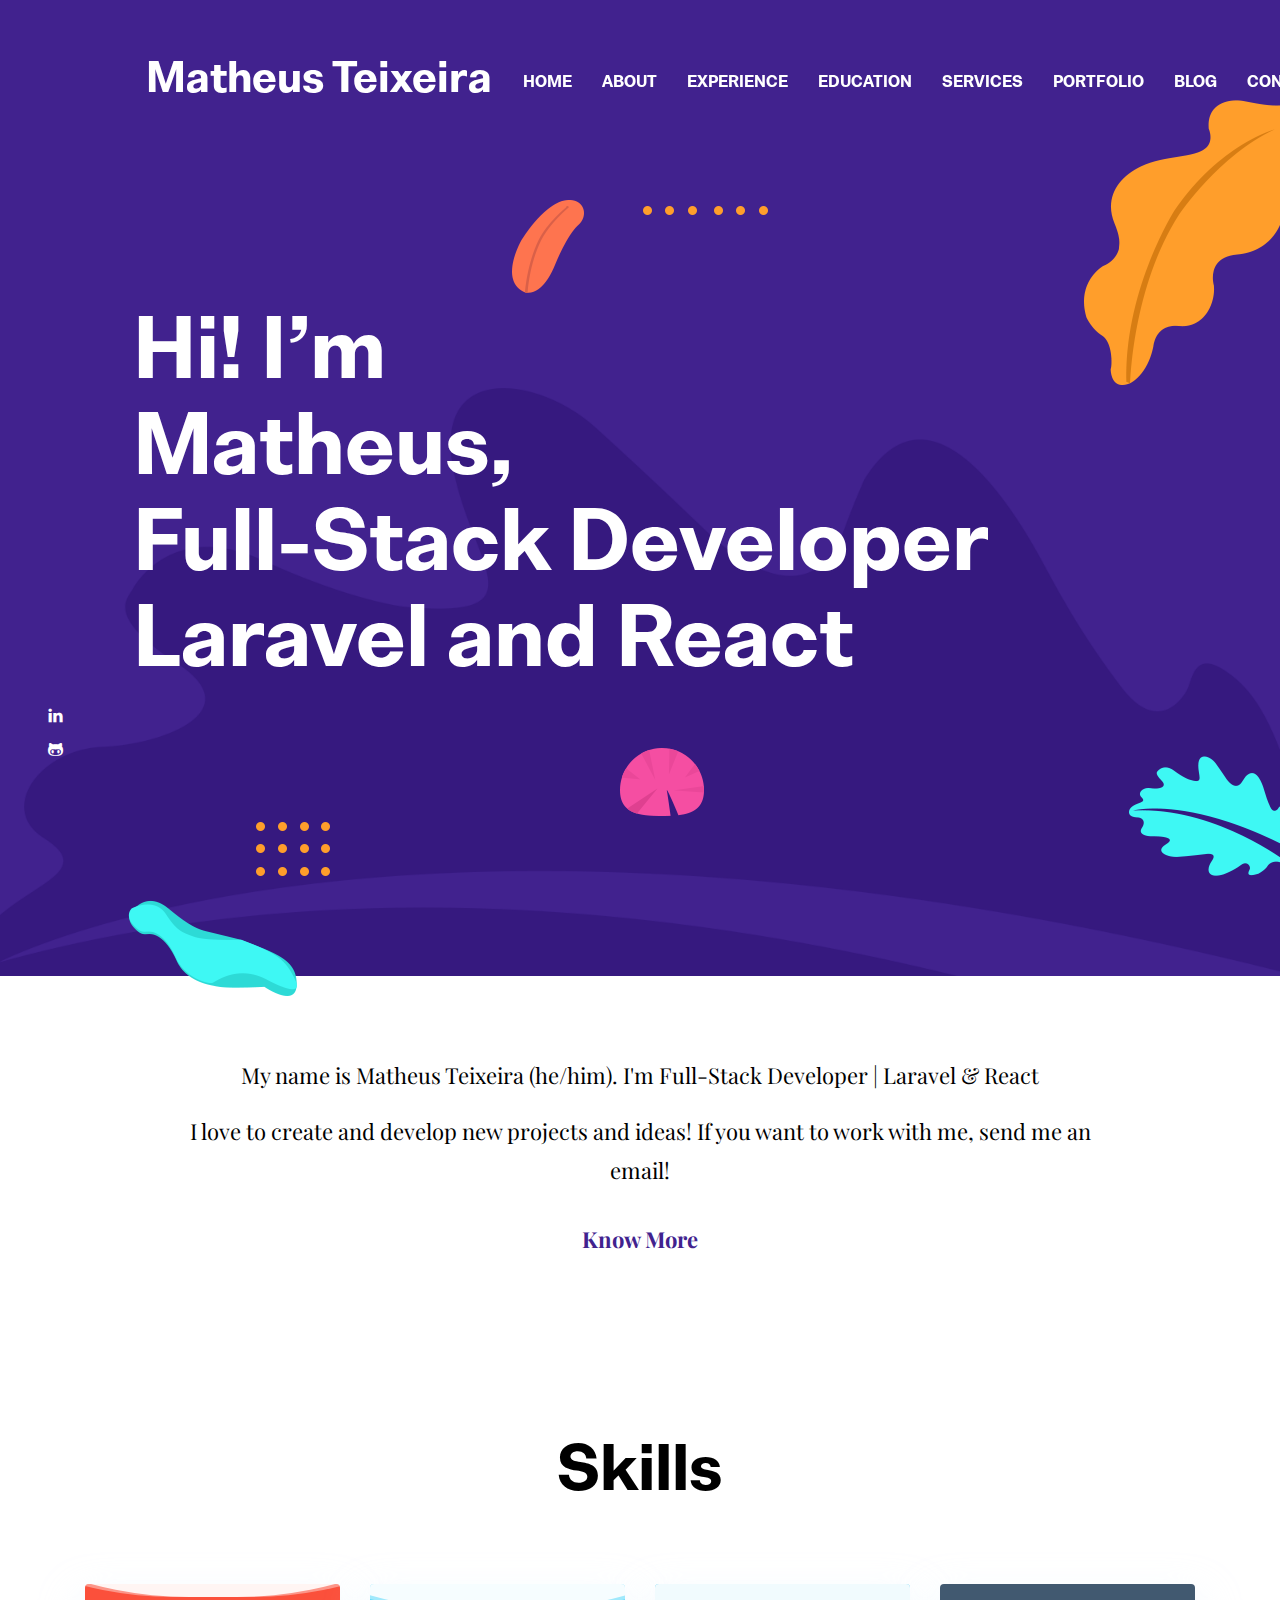
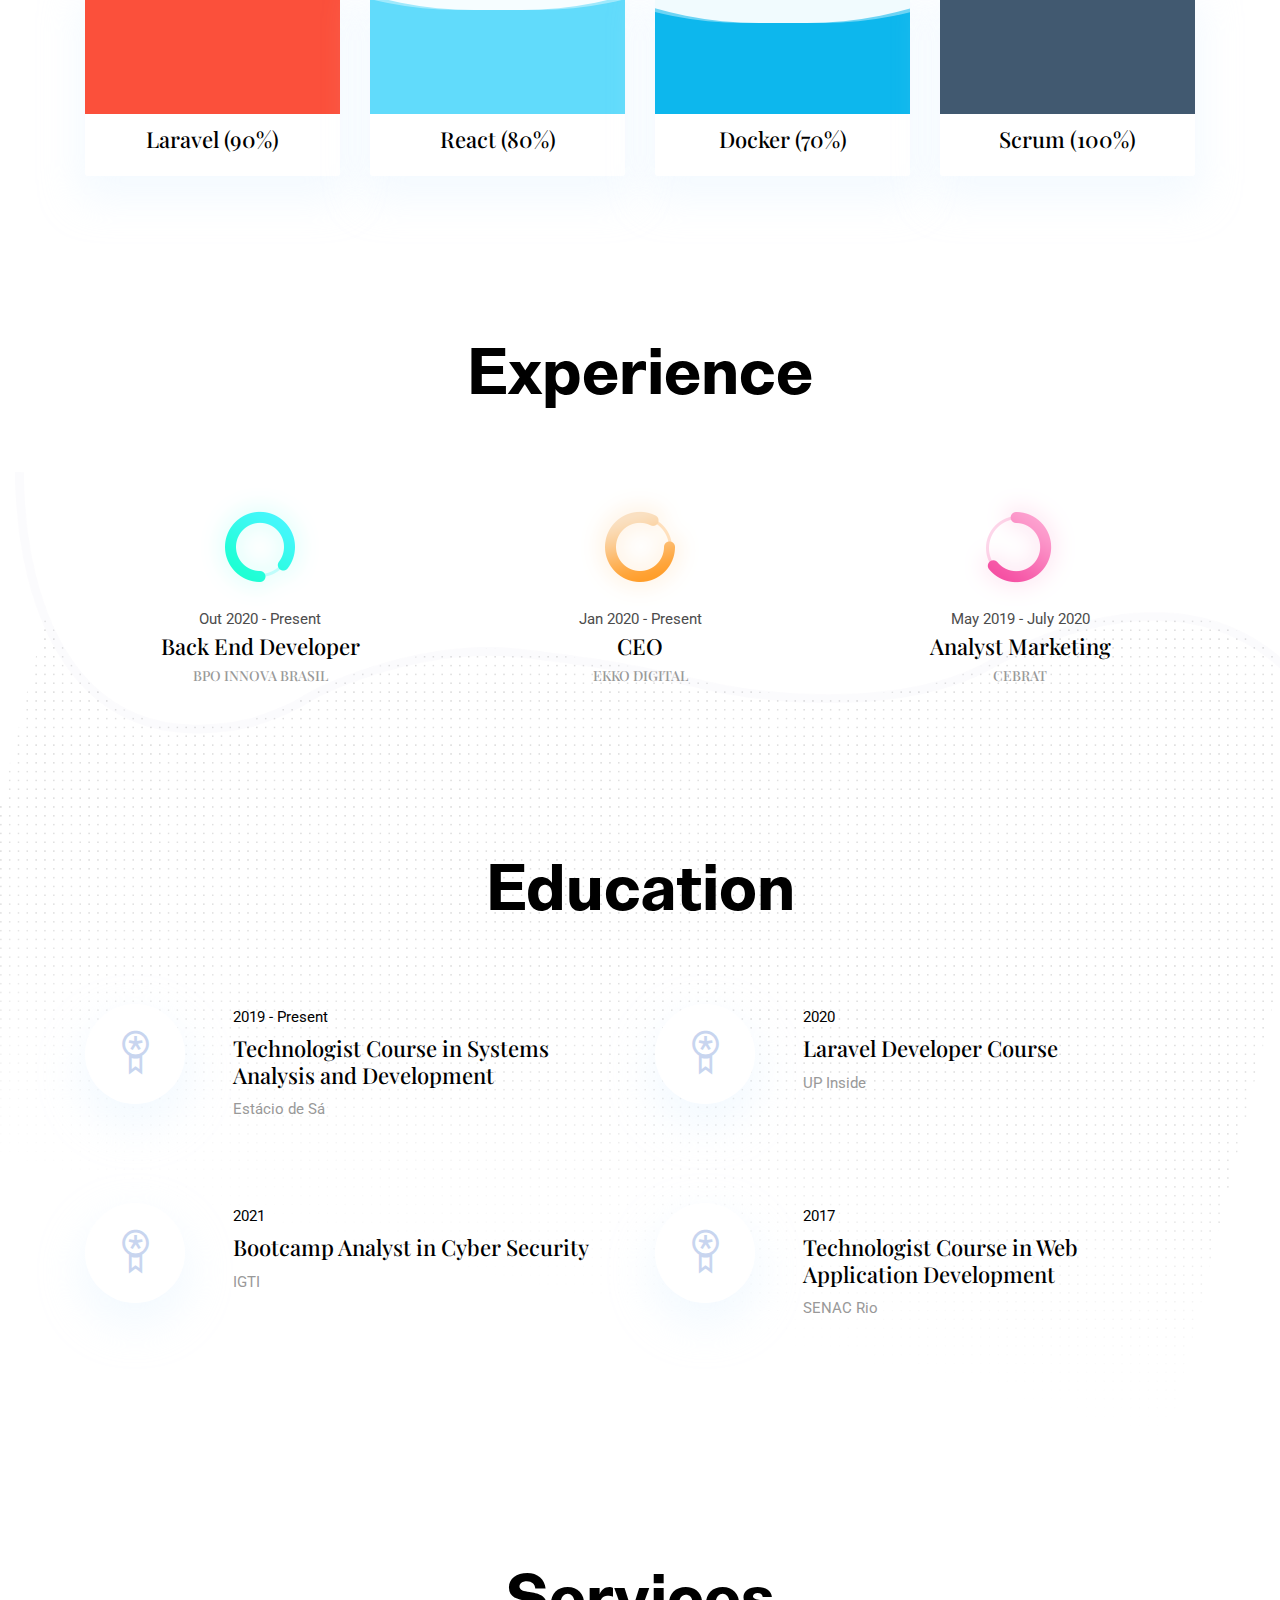
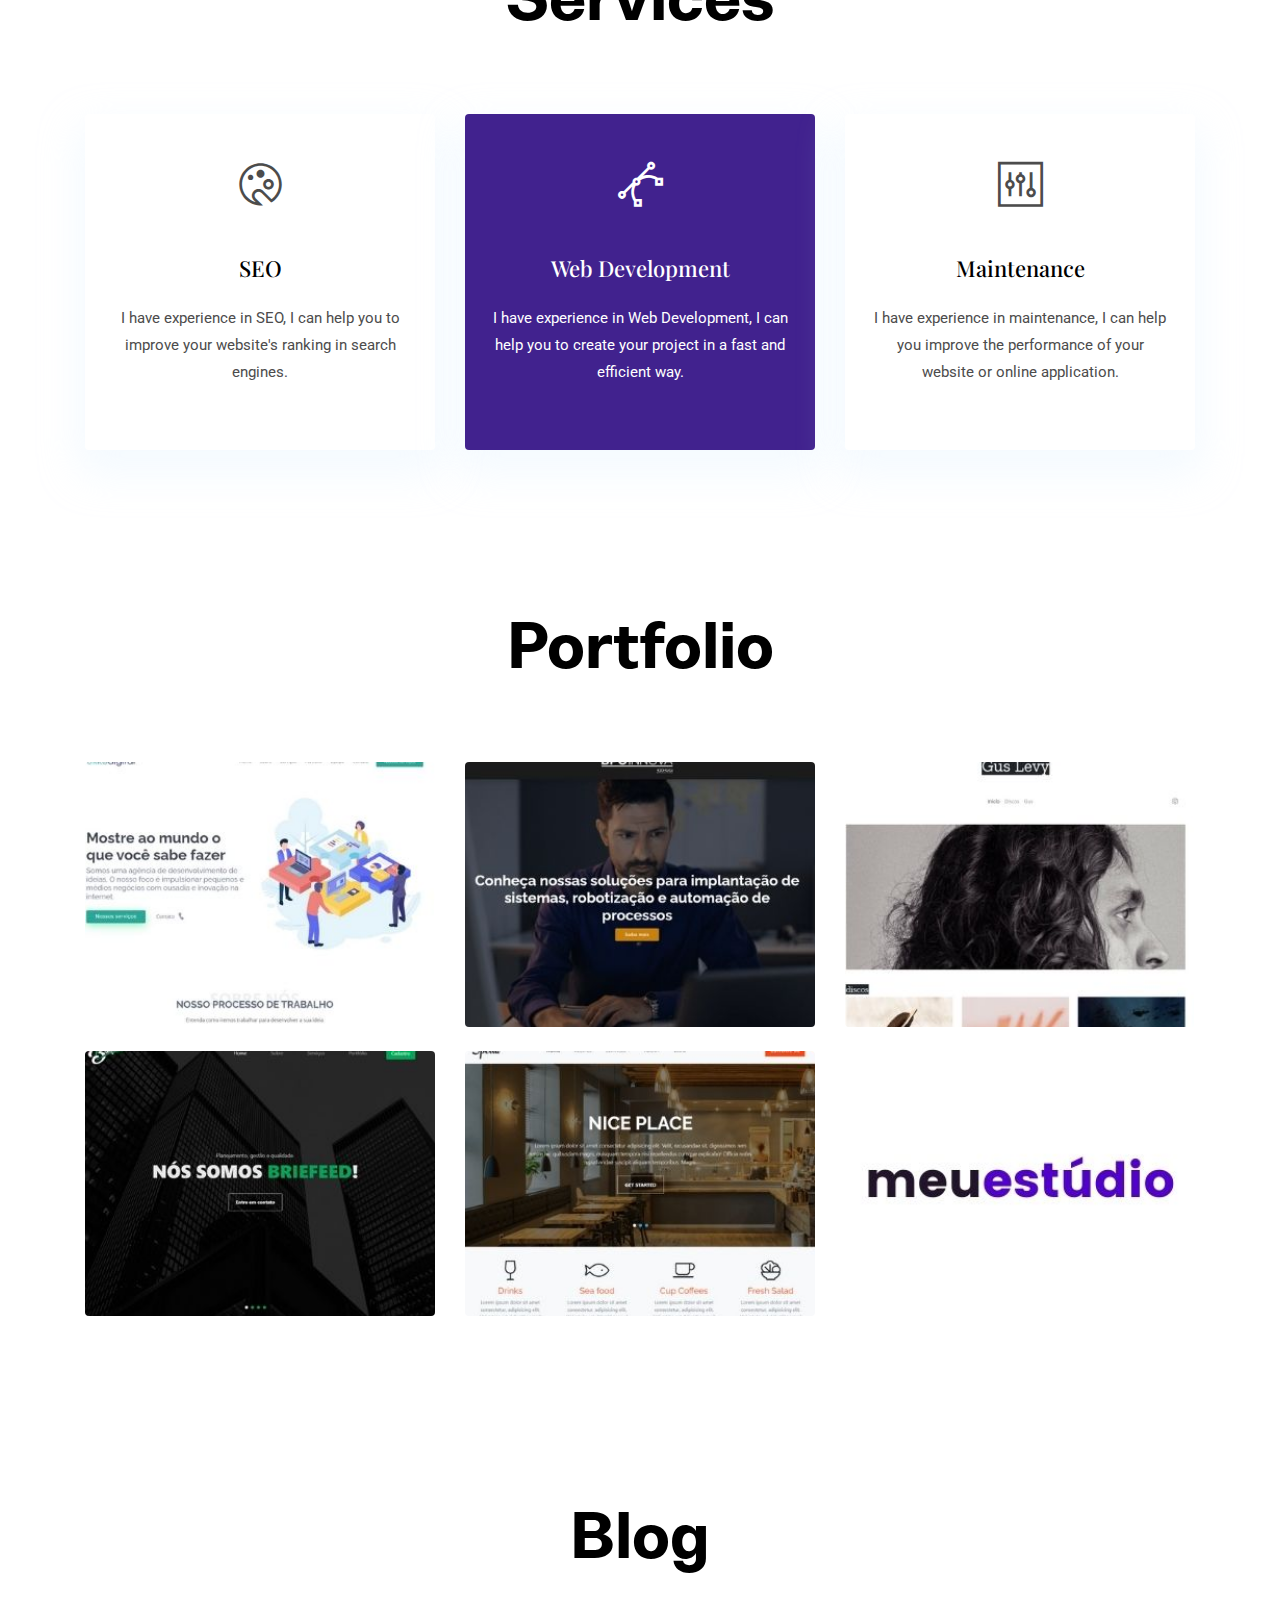
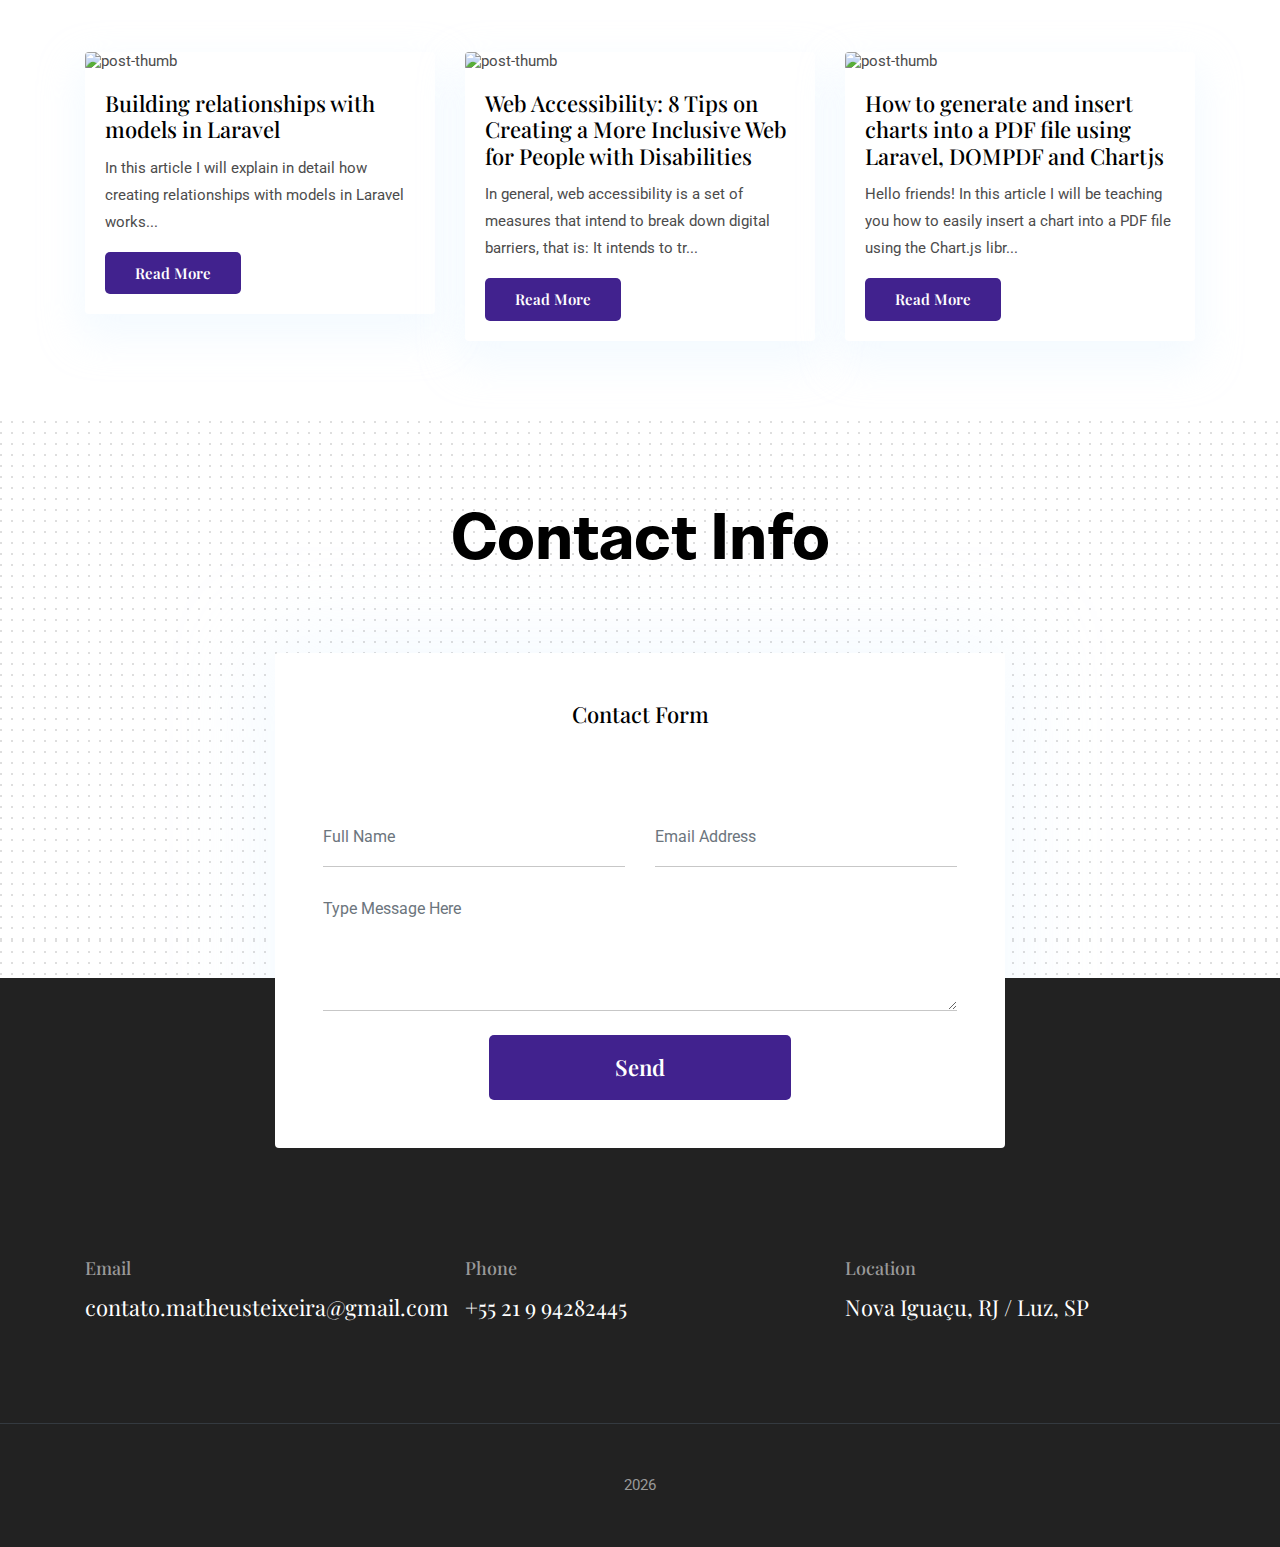
==== commit 89d5efec: "Ajustado endereço e e-mail" ====
--- a/index.html
+++ b/index.html
@@ -677,9 +677,9 @@
         <div class="row">
           <div class="col-md-4">
             <h5 class="text-light">Email</h5>
-            <a href="mailto:contato@matheusteixeira.com.br">
+            <a href="mailto:contato.matheusteixeira@gmail.com">
               <p class="text-white paragraph-lg font-secondary">
-                contato@matheusteixeira.com.br
+                contato.matheusteixeira@gmail.com
               </p>
             </a>
           </div>
@@ -694,7 +694,7 @@
           <div class="col-md-4">
             <h5 class="text-light">Location</h5>
               <p class="text-white paragraph-lg font-secondary">
-                Nova Iguaçu, RJ / Bela Vista, SP
+                Nova Iguaçu, RJ / Luz, SP
               </p>
             </p>
           </div>
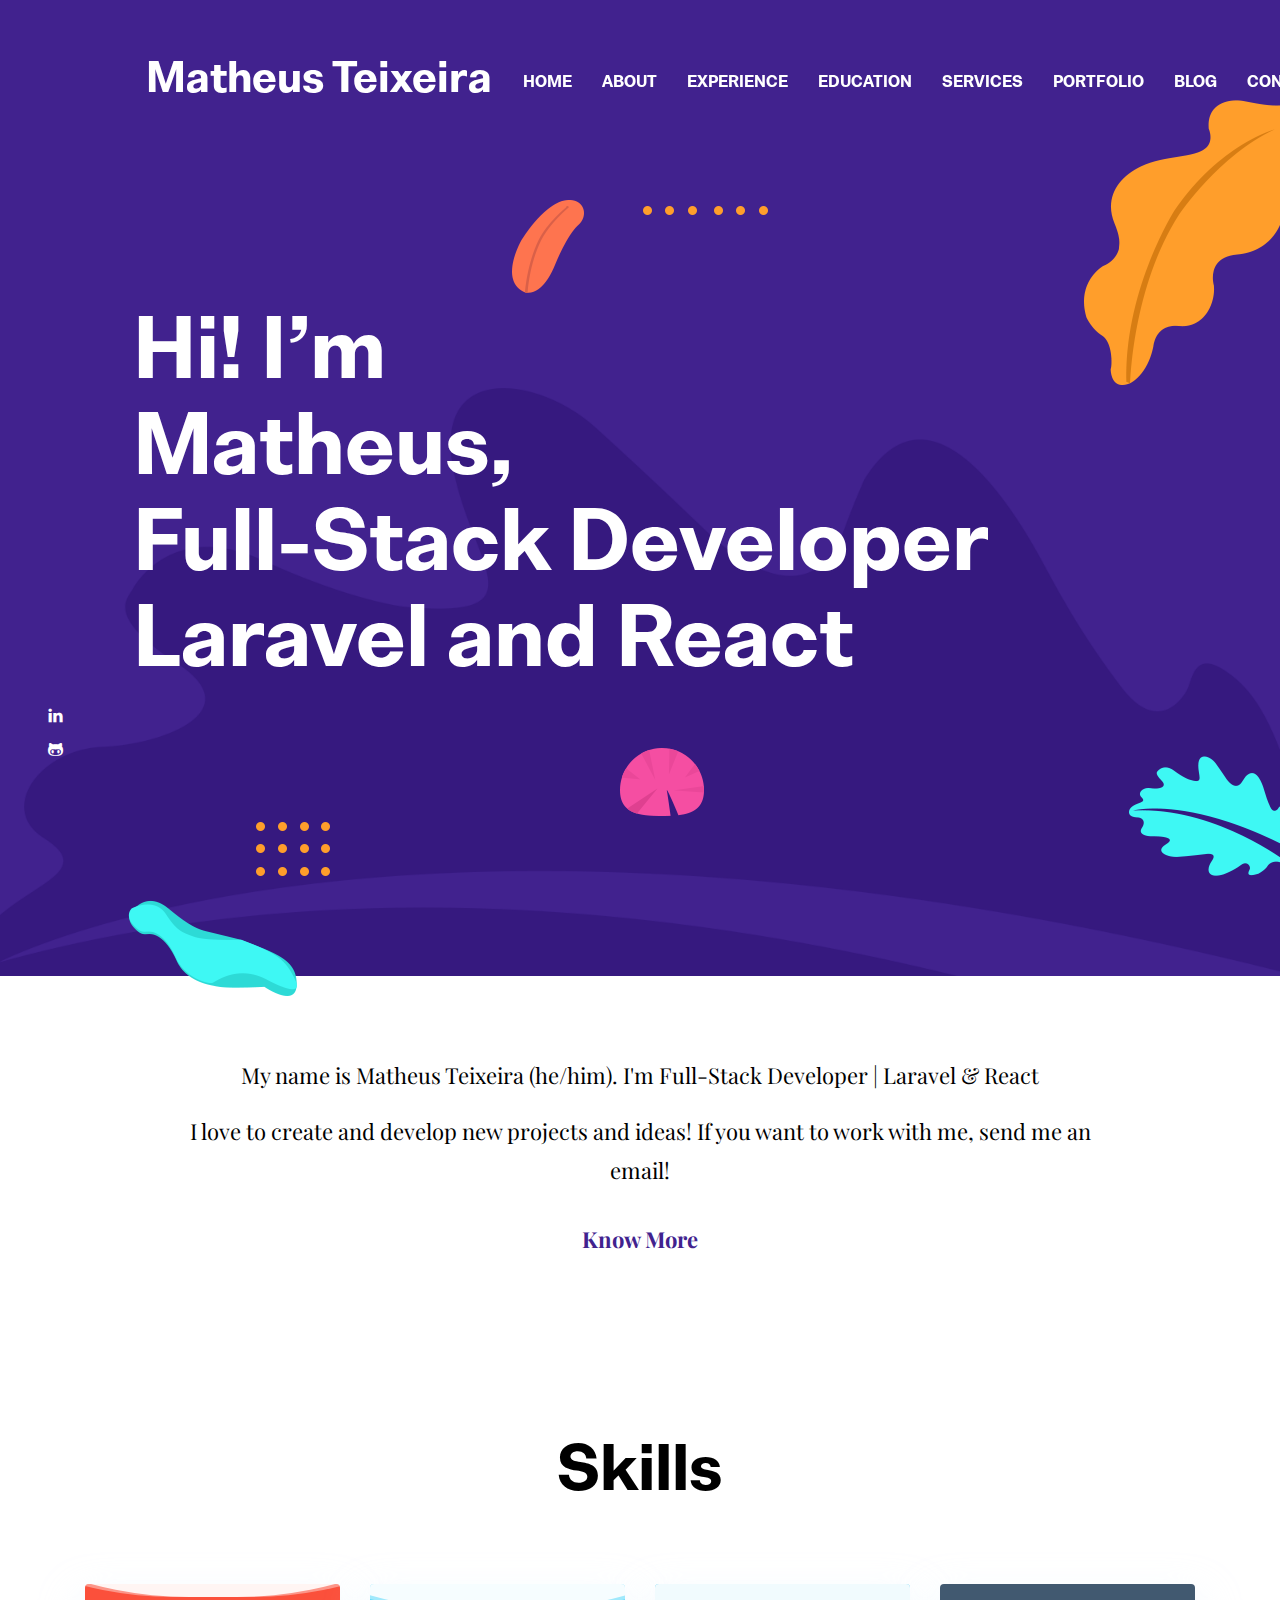
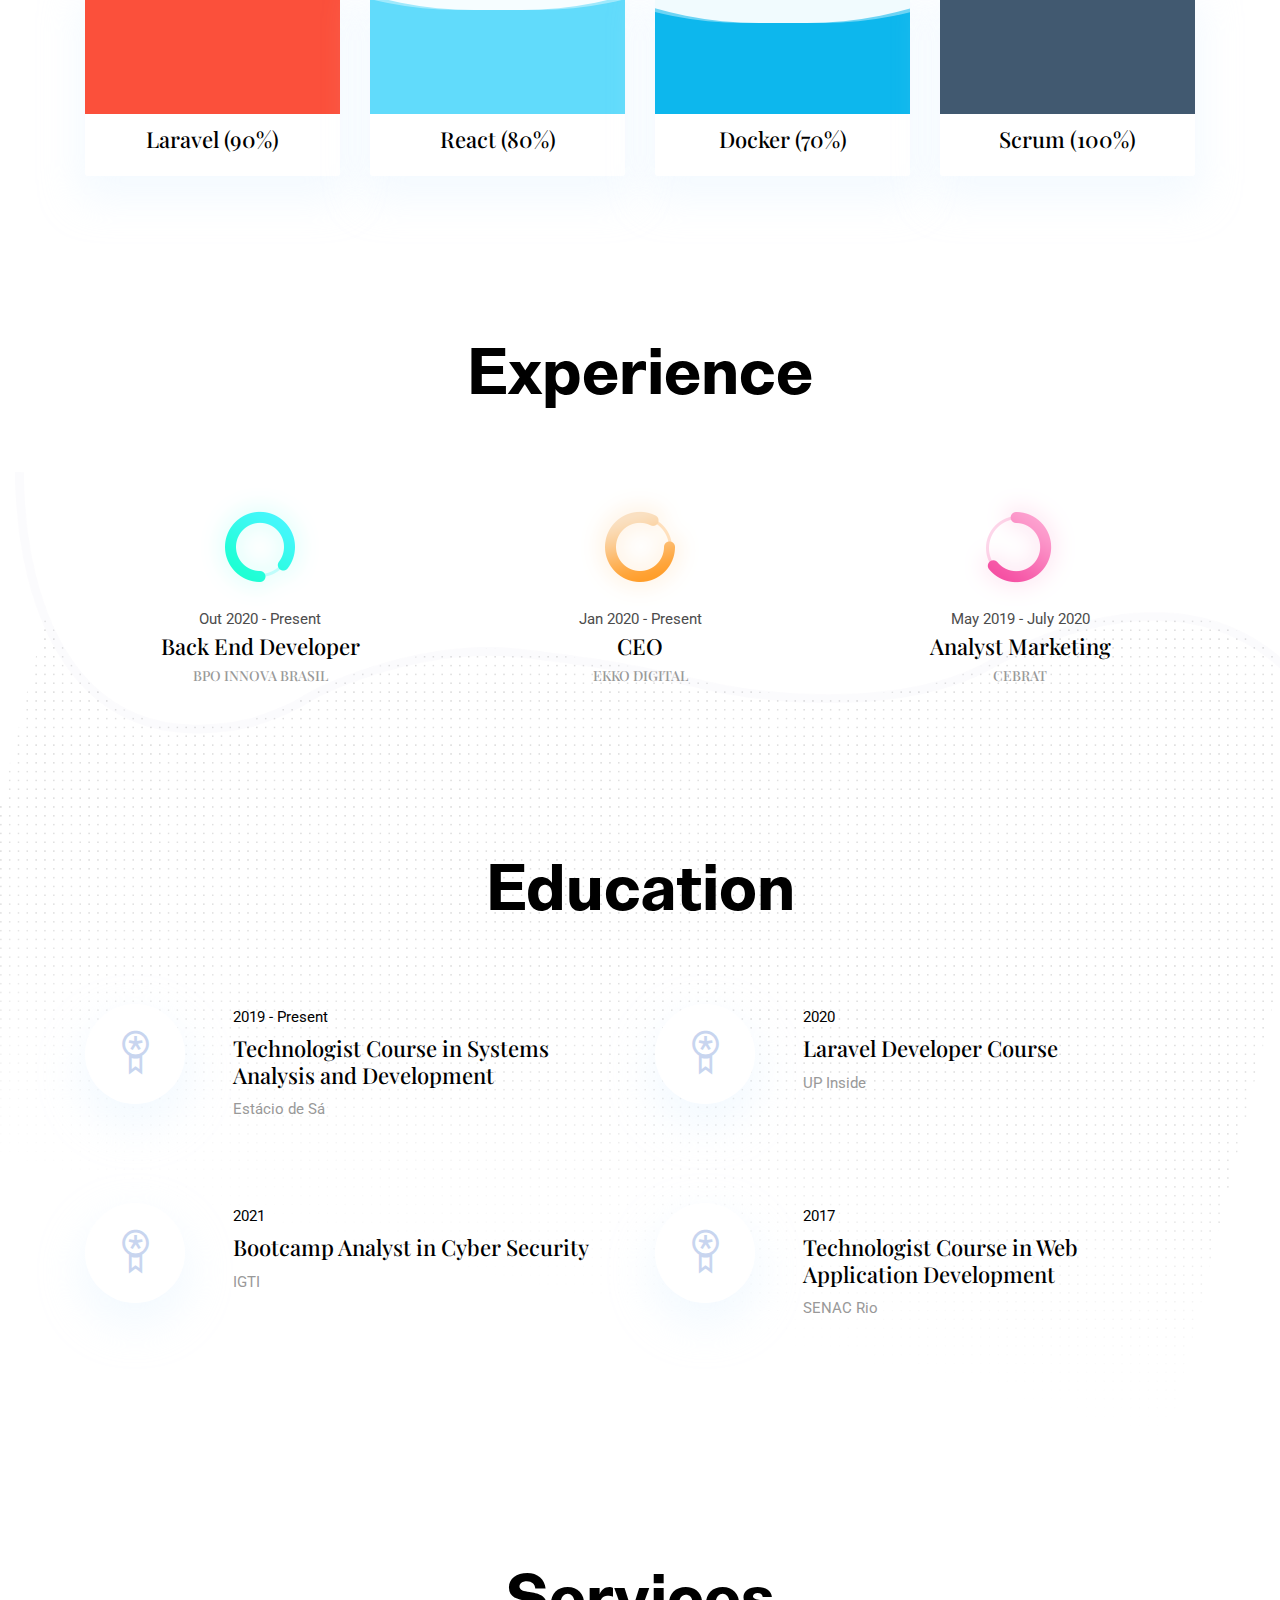
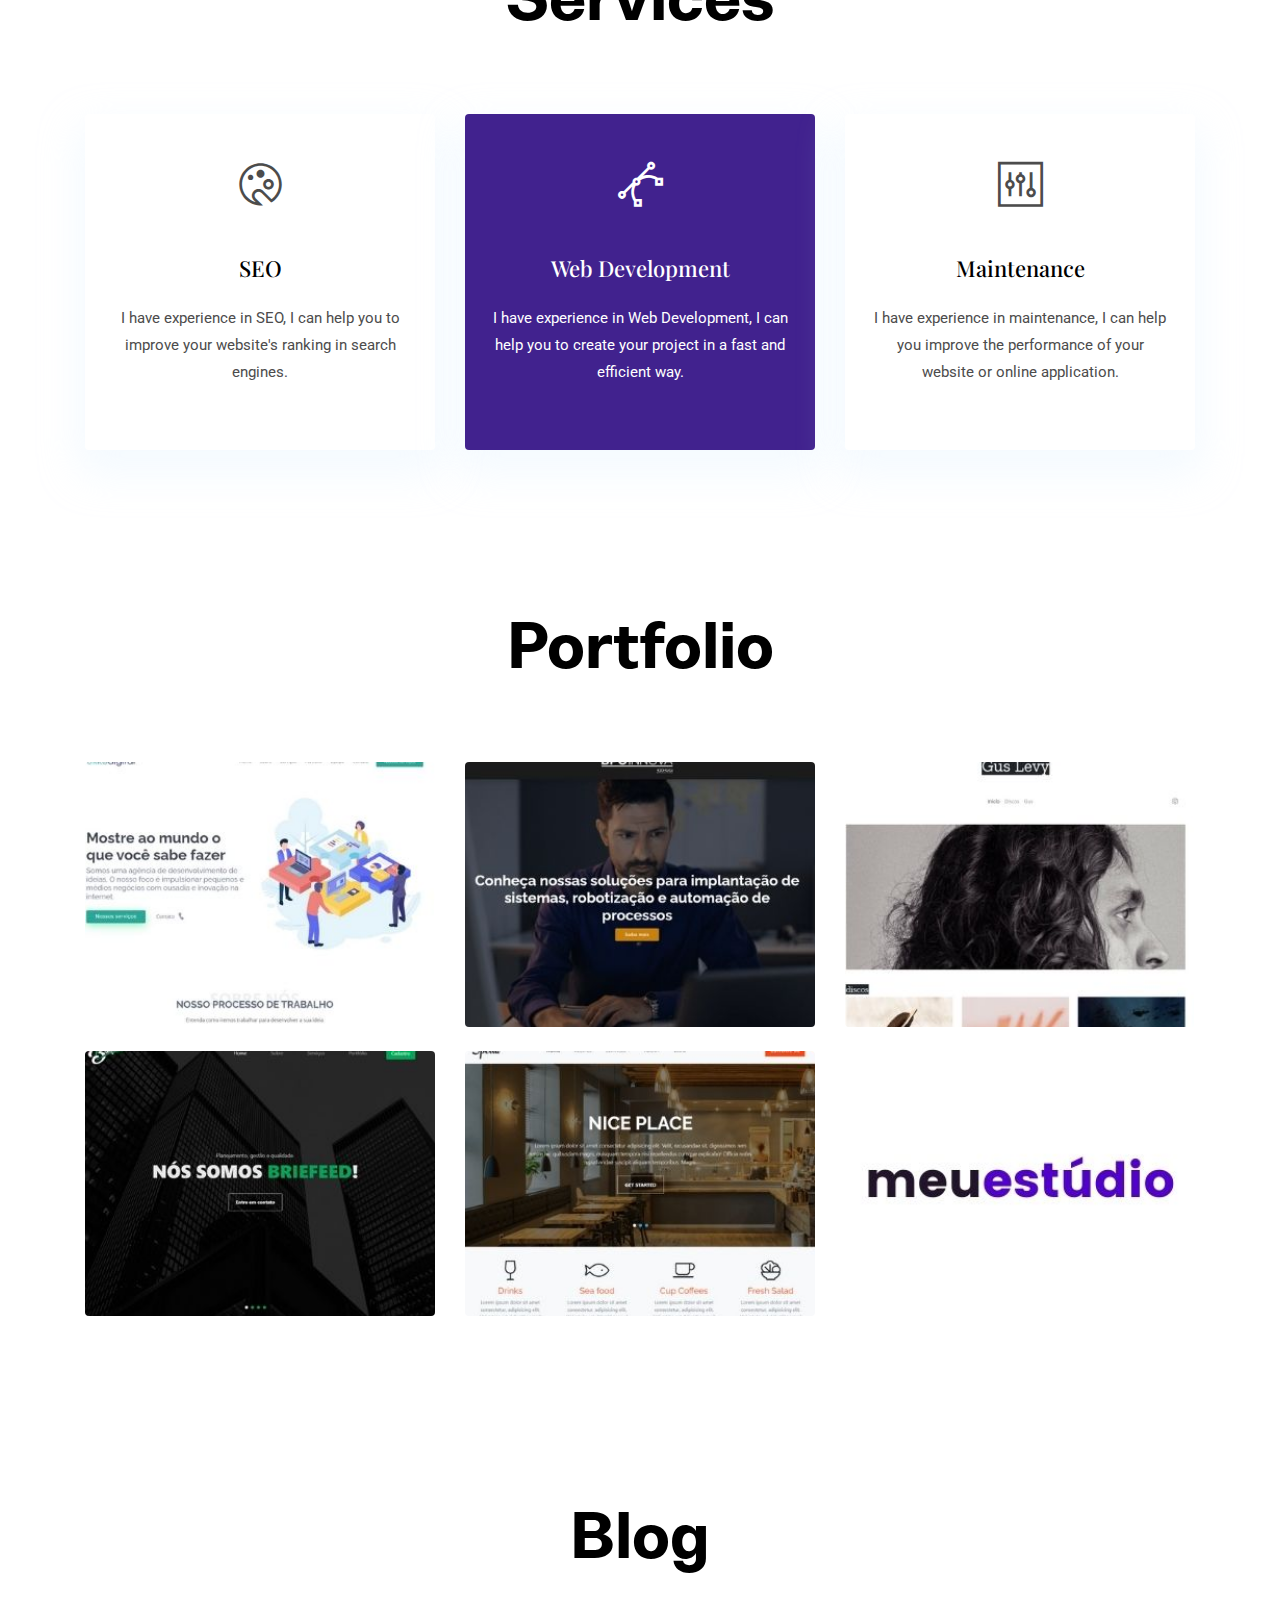
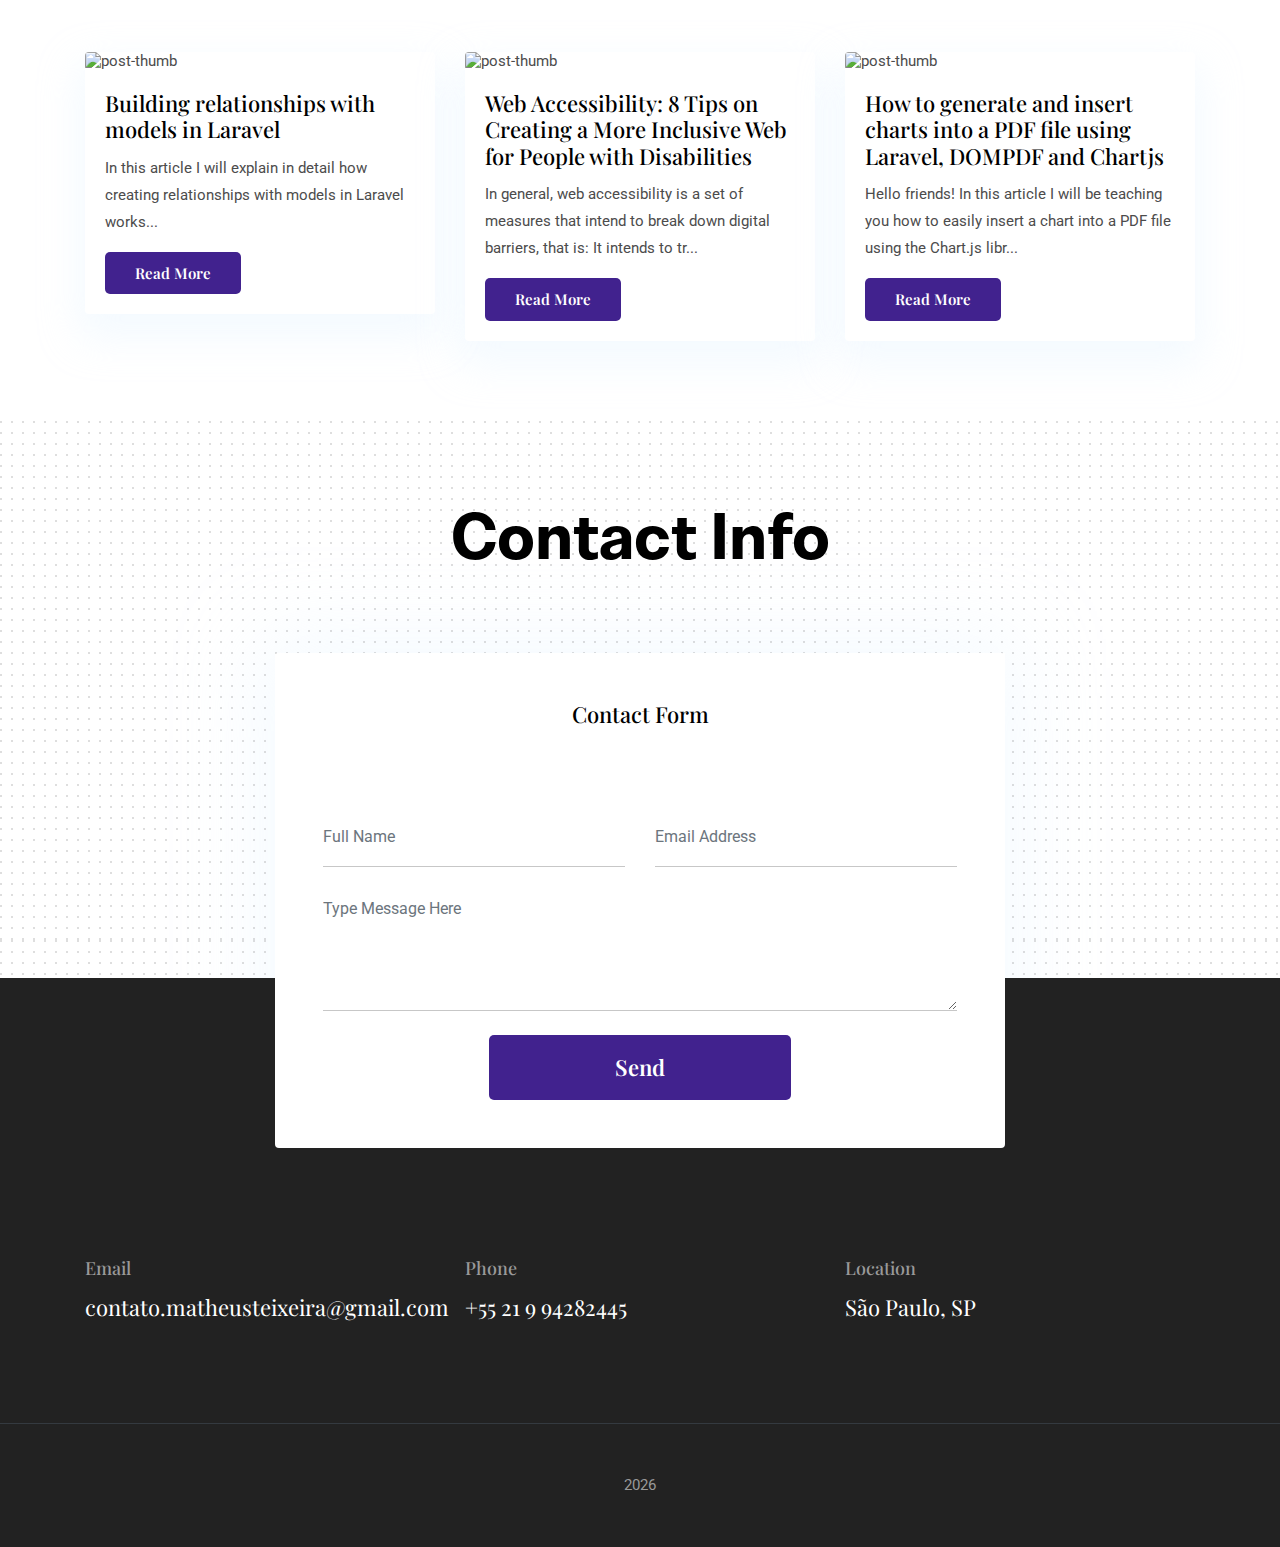
==== commit d68a199e: "Ajustado endereço" ====
--- a/index.html
+++ b/index.html
@@ -694,7 +694,7 @@
           <div class="col-md-4">
             <h5 class="text-light">Location</h5>
               <p class="text-white paragraph-lg font-secondary">
-                Nova Iguaçu, RJ / Luz, SP
+                São Paulo, SP
               </p>
             </p>
           </div>
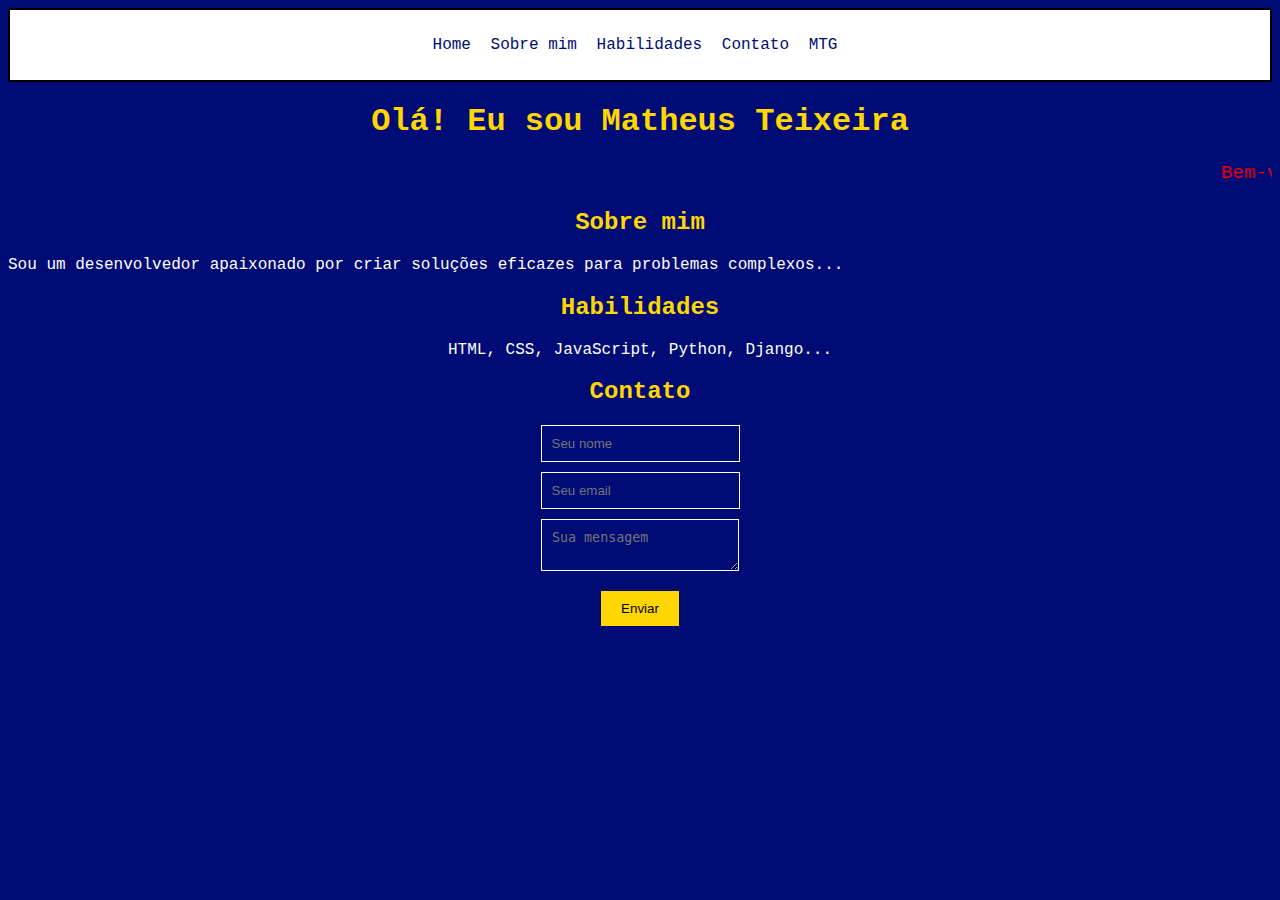
==== commit db1f4052: "Ajutado projeto" ====
--- a/index.html
+++ b/index.html
@@ -1,730 +1,119 @@
 <!DOCTYPE html>
-<html lang="en">
+<html>
+<head>
+    <title>Matheus Teixeira - Desenvolvedor</title>
+    <style>
+        body {
+            background-color: #000b76;
+            font-family: 'Courier New', Courier, monospace;
+            color: #FFFFFF;
+        }
 
-<head>
-  <meta charset="UTF-8">
-  <meta name="viewport" content="width=device-width, initial-scale=1.0">
-  <title>Matheus Teixeira - Full-Stack Developer | Laravel & React</title>
-  <meta name="description" content="I'm Full-Stack Developer | Laravel & React. I use Laravel Sail to handle containers and Livewire on the front-end!">
-  <meta name="keywords"
-    content="back end laravel, laravel, software engineer laravel, desenvolvimento, desenvolvedor, Freelancer, rio de janeiro, rj, web, desenvolvedor web, desenvolvimento web, sites, sistemas, php, mysql, sql, jquery, javascript, java, api facebook, api twitter, profissional, freela, android, ios, wordpress, loja virtual, e-commerce, aplicativos, aplicações, software, analista de sistemas, nerd, desenvolvedor wordpress rj, desenvolvedor laravel rj" />
-  <meta property="og:title"
-    content="Matheus Teixeira - Full-Stack Developer | Laravel & React" />
-  <meta property="og:type" content="website" />
-  <meta property="og:url" content="https://www.matheusteixeira.com.br" />
-  <meta property="og:image" content="https://matheusteixeira.com.br/images/matheus-teixeira.jpg" />
-  <meta property="og:site_name" content="Matheus Teixeira - Full-Stack Developer | Laravel & React" />
-  <meta property="og:description" content="I'm Full-Stack Developer | Laravel & React. I use Laravel Sail to handle containers and Livewire on the front-end!" />
-  <meta name="owner" content="contato.matheusteixeira@gmail.com">
-  <meta name="rating" content="Geral">
-  <meta name="robots" content="index,follow">
-  <meta name="revisit-after" content="1 day">
-  <meta name="language" content="English">
-  <meta name="distribution" content="Global">
-  <meta name="generator" content="N/A">
-  <link rel="icon" type="image/png" href="images/favicon.png" />
-  <meta http-equiv="Content-Type" content="text/html; charset=utf-8">
+        h1, h2 {
+            text-align: center;
+            color: #FFD700;
+        }
 
-  <!-- ** Plugins Needed for the Project ** -->
-  <!-- Bootstrap -->
-  <link rel="stylesheet" href="plugins/bootstrap/bootstrap.min.css">
-  <!-- slick slider -->
-  <link rel="stylesheet" href="plugins/slick/slick.css">
-  <!-- themefy-icon -->
-  <link rel="stylesheet" href="plugins/themify-icons/themify-icons.css">
+        marquee {
+            color: #FF0000;
+            font-size: 1.2em;
+        }
 
-  <!-- Main Stylesheet -->
-  <link href="css/style.css" rel="stylesheet">
-  <!-- Global site tag (gtag.js) - Google Analytics -->
-<script async src="https://www.googletagmanager.com/gtag/js?id=G-2GVV5142QM"></script>
-<script>
-  window.dataLayer = window.dataLayer || [];
-  function gtag(){dataLayer.push(arguments);}
-  gtag('js', new Date());
+        #skills {
+            font-size: 1em;
+            text-align: center;
+            color: #FFFFFF;
+        }
 
-  gtag('config', 'G-2GVV5142QM');
-</script>
+        #contact-form input, textarea {
+            display: block;
+            margin: 10px auto;
+            padding: 10px;
+            border: 1px solid #FFFFFF;
+            background-color: #000b76;
+            color: #FFFFFF;
+        }
+
+        #contact-form button {
+            display: block;
+            margin: 20px auto;
+            padding: 10px 20px;
+            background-color: #FFD700;
+            border: none;
+            color: #000;
+            cursor: pointer;
+        }
+
+        #contact-form button:hover {
+            background-color: #FFA500;
+        }
+
+        #menu {
+            background-color: #FFFFFF;
+            text-align: center;
+            margin-bottom: 20px;
+            padding: 10px;
+            border: 2px solid #000;
+        }
+
+        #menu ul {
+            list-style-type: none;
+            padding: 0;
+        }
+
+        #menu li {
+            display: inline;
+            margin-right: 10px;
+        }
+
+        #menu a {
+            color: #000b76;
+            text-decoration: none;
+        }
+
+        #menu a:hover {
+            color: #FFD700;
+            text-decoration: underline;
+        }
+
+    </style>
+    <script>
+        function submitForm(event) {
+            event.preventDefault();
+            alert("Formulário enviado!");
+        }
+    </script>
 </head>
 
 <body>
+    <div id="menu">
+        <ul>
+            <li><a href="#">Home</a></li>
+            <li><a href="#">Sobre mim</a></li>
+            <li><a href="#">Habilidades</a></li>
+            <li><a href="#">Contato</a></li>
+            <li><a href="pages/memories/mtg.html">MTG</a></li>
+        </ul>
+    </div>
 
+    <h1>Olá! Eu sou Matheus Teixeira</h1>
+    <marquee>Bem-vindo ao meu website pessoal!</marquee>
+    <h2>Sobre mim</h2>
+    <p class="about-me">
+        Sou um desenvolvedor apaixonado por criar soluções eficazes para problemas complexos...
+    </p>
 
-  <header class="navigation fixed-top">
-    <nav class="navbar navbar-expand-lg navbar-dark">
-      <a class="navbar-brand font-tertiary d-md-block d-lg-none h4 scroll" href="#parallax">
-        Matheus Teixeira
-      </a>
-      <a class="navbar-brand font-tertiary d-none d-lg-block h3 scroll" href="#parallax">
-        Matheus Teixeira
-      </a>
+    <h2>Habilidades</h2>
+    <p id="skills">
+        HTML, CSS, JavaScript, Python, Django...
+    </p>
 
-      <button class="navbar-toggler" type="button" data-toggle="collapse" data-target="#navigation"
-        aria-controls="navigation" aria-expanded="false" aria-label="Toggle navigation">
-        <span class="navbar-toggler-icon"></span>
-      </button>
-
-      <div class="collapse navbar-collapse text-center" id="navigation">
-        <ul class="navbar-nav ml-auto">
-          <li class="nav-item active">
-            <a class="nav-link scroll" href="#parallax">
-              Home
-            </a>
-          </li>
-          <li class="nav-item">
-            <a class="nav-link scroll" href="#about">
-              About
-            </a>
-          </li>
-          <li class="nav-item">
-            <a class="nav-link scroll" href="#experience">
-              Experience
-            </a>
-          </li>
-          <li class="nav-item">
-            <a class="nav-link scroll" href="#education">
-              Education
-            </a>
-          </li>
-          <li class="nav-item">
-            <a class="nav-link scroll" href="#services">
-              Services
-            </a>
-          </li>
-          <li class="nav-item">
-            <a class="nav-link scroll" href="#portfolio">
-              Portfolio
-            </a>
-          </li>
-          <li class="nav-item">
-            <a class="nav-link scroll" href="#blog">
-              Blog
-            </a>
-          </li>
-          <li class="nav-item">
-            <a class="nav-link scroll" href="#contact">Contact</a>
-          </li>
-        </ul>
-      </div>
-    </nav>
-  </header>
-
-  <!-- hero area -->
-  <section class="hero-area bg-primary" id="parallax">
-    <div class="container">
-      <div class="row">
-        <div class="col-lg-11 mx-auto">
-          <h1 class="text-white font-tertiary">Hi! I’m <br> Matheus, <br>Full-Stack Developer Laravel and React</h1>
-        </div>
-      </div>
-    </div>
-    <div class="layer-bg w-100">
-      <img class="img-fluid w-100" src="images/illustrations/leaf-bg.png" alt="bg-shape">
-    </div>
-    <div class="layer" id="l2">
-      <img src="images/illustrations/dots-cyan.png" alt="bg-shape">
-    </div>
-    <div class="layer" id="l3">
-      <img src="images/illustrations/leaf-orange.png" alt="bg-shape">
-    </div>
-    <div class="layer" id="l4">
-      <img src="images/illustrations/dots-orange.png" alt="bg-shape">
-    </div>
-    <div class="layer" id="l5">
-      <img src="images/illustrations/leaf-yellow.png" alt="bg-shape">
-    </div>
-    <div class="layer" id="l6">
-      <img src="images/illustrations/leaf-cyan.png" alt="bg-shape">
-    </div>
-    <div class="layer" id="l7">
-      <img src="images/illustrations/dots-group-orange.png" alt="bg-shape">
-    </div>
-    <div class="layer" id="l8">
-      <img src="images/illustrations/leaf-pink-round.png" alt="bg-shape">
-    </div>
-    <div class="layer" id="l9">
-      <img src="images/illustrations/leaf-cyan-2.png" alt="bg-shape">
-    </div>
-    <!-- social icon -->
-    <ul class="list-unstyled ml-5 mt-3 position-relative zindex-1">
-      <li class="mb-3">
-        <a class="text-white" href="https://www.linkedin.com/in/aeusteixeira/" target="_blank">
-          <i class="ti-linkedin"></i>
-        </a>
-      </li>
-       <li class="mb-3">
-          <a class="text-white" href="https://github.com/aeusteixeira" target="_blank">
-            <i class="ti-github"></i>
-          </a>
-       </li>
-    </ul>
-    <!-- /social icon -->
-  </section>
-  <!-- /hero area -->
-
-  <!-- about -->
-  <section class="section" id="about">
-    <div class="container">
-      <div class="row">
-        <div class="col-lg-10 mx-auto text-center">
-          <p class="font-secondary paragraph-lg text-dark">My name is Matheus Teixeira (he/him). I'm Full-Stack Developer | Laravel & React
-
-          <p class="font-secondary paragraph-lg text-dark">I love to create and develop new projects and ideas! If you want to work with me, send me an email!</p>
-          <a href="https://docs.google.com/document/d/1WZrOIgvyDoFg_1fCFEiXBsZh8QVrVCUcpG7l-u6aiHw/edit" target="_blank" class="btn btn-transparent">know more</a>
-        </div>
-      </div>
-    </div>
-  </section>
-  <!-- /about -->
-
-  <!-- skills -->
-  <section class="section">
-    <div class="container">
-      <div class="row">
-        <div class="col-lg-12 text-center">
-          <h2 class="section-title">Skills</h2>
-        </div>
-        <div class="col-lg-3 col-sm-6 mb-4 mb-lg-0">
-          <div class="card shadow text-center">
-            <div class="position-relative rounded-top progress-wrapper" data-color="#fb503b">
-              <div class="wave" data-progress="90%"></div>
-            </div>
-            <div class="card-footer bg-white">
-              <h4 class="card-title">Laravel (90%)</h4>
-            </div>
-          </div>
-        </div>
-        <div class="col-lg-3 col-sm-6 mb-4 mb-lg-0">
-          <div class="card shadow text-center">
-            <div class="position-relative rounded-top progress-wrapper" data-color="#61dbfb">
-              <div class="wave" data-progress="80%"></div>
-            </div>
-            <div class="card-footer bg-white">
-              <h4 class="card-title">React (80%)</h4>
-            </div>
-          </div>
-        </div>
-        <div class="col-lg-3 col-sm-6 mb-4 mb-lg-0">
-          <div class="card shadow text-center">
-            <div class="position-relative rounded-top progress-wrapper" data-color="#0db7ed">
-              <div class="wave" data-progress="70%"></div>
-            </div>
-            <div class="card-footer bg-white">
-              <h4 class="card-title">Docker (70%)</h4>
-            </div>
-          </div>
-        </div>
-        <div class="col-lg-3 col-sm-6 mb-4 mb-lg-0">
-          <div class="card shadow text-center">
-            <div class="position-relative rounded-top progress-wrapper" data-color="#415970">
-              <div class="wave" data-progress="100%"></div>
-            </div>
-            <div class="card-footer bg-white">
-              <h4 class="card-title">Scrum (100%)</h4>
-            </div>
-          </div>
-        </div>
-      </div>
-    </div>
-  </section>
-  <!-- /skills -->
-
-  <!-- experience -->
-  <section class="section" id="experience">
-    <div class="container">
-      <div class="row justify-content-around">
-        <div class="col-lg-12 text-center">
-          <h2 class="section-title">Experience</h2>
-        </div>
-        <div class="col-lg-3 col-md-4 text-center">
-          <img src="images/experience/icon-3.png" alt="icon">
-          <p class="mb-0">Out 2020 - Present</p>
-          <h4>
-            Back End Developer
-          </h4>
-          <h6 class="text-light">
-            BPO INNOVA BRASIL
-          </h6>
-        </div>
-        <div class="col-lg-3 col-md-4 text-center">
-          <img src="images/experience/icon-2.png" alt="icon">
-          <p class="mb-0">Jan 2020 - Present</p>
-          <h4>
-            CEO
-          </h4>
-          <h6 class="text-light">
-            EKKO DIGITAL
-          </h6>
-        </div>
-        <div class="col-lg-3 col-md-4 text-center">
-          <img src="images/experience/icon-1.png" alt="icon">
-          <p class="mb-0">May 2019 - July 2020</p>
-          <h4>
-            Analyst Marketing
-          </h4>
-          </h4>
-          <h6 class="text-light">
-            CEBRAT
-          </h6>
-        </div>
-      </div>
-    </div>
-  </section>
-  <!-- ./experience -->
-
-  <!-- education -->
-  <section class="section position-relative" id="education">
-    <div class="container">
-      <div class="row">
-        <div class="col-lg-12 text-center">
-          <h2 class="section-title">Education</h2>
-        </div>
-        <div class="col-lg-6 col-md-6 mb-80">
-          <div class="d-flex">
-            <div class="mr-lg-5 mr-3">
-              <i class="ti-medall icon icon-light icon-bg bg-white shadow rounded-circle d-block"></i>
-            </div>
-            <div>
-              <p class="text-dark mb-1">2019 - Present</p>
-              <h4>
-                Technologist Course in Systems Analysis and Development
-              </h4>
-              <p class="mb-0 text-light">
-                Estácio de Sá
-              </p>
-            </div>
-          </div>
-        </div>
-        <div class="col-lg-6 col-md-6 mb-80">
-          <div class="d-flex">
-            <div class="mr-lg-5 mr-3">
-              <i class="ti-medall icon icon-light icon-bg bg-white shadow rounded-circle d-block"></i>
-            </div>
-            <div>
-              <p class="text-dark mb-1">2020</p>
-              <h4>
-                Laravel Developer Course
-              </h4>
-              <p class="mb-0 text-light">
-                UP Inside
-              </p>
-            </div>
-          </div>
-        </div>
-        <div class="col-lg-6 col-md-6 mb-80">
-          <div class="d-flex">
-            <div class="mr-lg-5 mr-3">
-              <i class="ti-medall icon icon-light icon-bg bg-white shadow rounded-circle d-block"></i>
-            </div>
-            <div>
-              <p class="text-dark mb-1">2021</p>
-              <h4>
-                Bootcamp Analyst in Cyber Security
-              </h4>
-              <p class="mb-0 text-light">IGTI</p>
-            </div>
-          </div>
-        </div>
-        <div class="col-lg-6 col-md-6 mb-80">
-          <div class="d-flex">
-            <div class="mr-lg-5 mr-3">
-              <i class="ti-medall icon icon-light icon-bg bg-white shadow rounded-circle d-block"></i>
-            </div>
-            <div>
-              <p class="text-dark mb-1">2017</p>
-              <h4>
-                Technologist Course in Web Application Development
-              </h4>
-              <p class="mb-0 text-light">
-                SENAC Rio
-              </p>
-            </div>
-          </div>
-        </div>
-      </div>
-    </div>
-    <!-- bg image -->
-    <img class="img-fluid edu-bg-image w-100" src="images/backgrounds/education-bg.png" alt="bg-image">
-  </section>
-  <!-- /education -->
-
-  <!-- services -->
-  <section class="section" id="services">
-    <div class="container">
-      <div class="row">
-        <div class="col-12 text-center">
-          <h2 class="section-title">Services</h2>
-        </div>
-        <div class="col-md-4 mb-4 mb-md-0">
-          <div class="card hover-shadow shadow">
-            <div class="card-body text-center px-4 py-5">
-              <i class="ti-palette icon mb-5 d-inline-block"></i>
-              <h4 class="mb-4">
-                SEO
-              </h4>
-              <p>
-                I have experience in SEO, I can help you to improve your website's ranking in search engines.
-              </p>
-            </div>
-          </div>
-        </div>
-        <div class="col-md-4 mb-4 mb-md-0">
-          <div class="card active-bg-primary hover-shadow shadow">
-            <div class="card-body text-center px-4 py-5">
-              <i class="ti-vector icon mb-5 d-inline-block"></i>
-              <h4 class="mb-4">
-                Web Development
-              </h4>
-              <p>
-                I have experience in Web Development, I can help you to create your project in a fast and efficient way.
-              </p>
-            </div>
-          </div>
-        </div>
-        <div class="col-md-4 mb-4 mb-md-0">
-          <div class="card hover-shadow shadow">
-            <div class="card-body text-center px-4 py-5">
-              <i class="ti-panel icon mb-5 d-inline-block"></i>
-              <h4 class="mb-4">
-                Maintenance
-              </h4>
-              <p>
-                I have experience in maintenance, I can help you improve the performance of your website or online application.
-              </p>
-            </div>
-          </div>
-        </div>
-      </div>
-    </div>
-  </section>
-  <!-- /services -->
-
-  <!-- portfolio -->
-  <section class="section" id="portfolio">
-    <div class="container">
-      <div class="row">
-        <div class="col-12 text-center">
-          <h2 class="section-title">Portfolio</h2>
-        </div>
-      </div>
-      <div class="row shuffle-wrapper justify-content-center">
-        <div class="col-lg-4 col-6 mb-4 shuffle-item">
-          <div class="position-relative rounded hover-wrapper">
-            <img src="images/portfolio/item-1.jpg" alt="Ekko Digital" class="img-fluid rounded w-100">
-            <div class="hover-overlay">
-              <div class="hover-content">
-                <a class="btn btn-light btn-sm" href="https://ekko.digital" target="_blank">
-                  View Project
-                </a>
-              </div>
-            </div>
-          </div>
-        </div>
-        <div class="col-lg-4 col-6 mb-4 shuffle-item">
-          <div class="position-relative rounded hover-wrapper">
-            <img src="images/portfolio/item-2.jpg" alt="BPO INNOVA" class="img-fluid rounded w-100">
-            <div class="hover-overlay">
-              <div class="hover-content">
-                <a class="btn btn-light btn-sm" href="https://bpoinnova.com" target="_blank">
-                  View Project
-                </a>
-              </div>
-            </div>
-          </div>
-        </div>
-        <div class="col-lg-4 col-6 mb-4 shuffle-item">
-          <div class="position-relative rounded hover-wrapper">
-            <img src="images/portfolio/item-3.jpg" alt="Gus Levy" class="img-fluid rounded w-100">
-            <div class="hover-overlay">
-              <div class="hover-content">
-                <a class="btn btn-light btn-sm" href="https://aeusteixeira.github.io/guslevy/" target="_blank">
-                  View Project
-                </a>
-              </div>
-            </div>
-          </div>
-        </div>
-        <div class="col-lg-4 col-6 mb-4 shuffle-item">
-          <div class="position-relative rounded hover-wrapper">
-            <img src="images/portfolio/item-4.jpg" alt="Briefeed" class="img-fluid rounded w-100">
-            <div class="hover-overlay">
-              <div class="hover-content">
-                <a class="btn btn-light btn-sm" href="https://briefeed.com.br" target="_blank">
-                  View Project
-                </a>
-              </div>
-            </div>
-          </div>
-        </div>
-        <div class="col-lg-4 col-6 mb-4 shuffle-item">
-          <div class="position-relative rounded hover-wrapper">
-            <img src="images/portfolio/item-5.jpg" alt="Spella Restaurant" class="img-fluid rounded w-100">
-            <div class="hover-overlay">
-              <div class="hover-content">
-                <a class="btn btn-light btn-sm" href="https://aeusteixeira.github.io/spella-restaurant/" target="_blank">
-                  View Project
-                </a>
-              </div>
-            </div>
-          </div>
-        </div>
-        <div class="col-lg-4 col-6 mb-4 shuffle-item">
-          <div class="position-relative rounded hover-wrapper">
-            <img src="images/portfolio/item-6.jpg" alt="Meu Estúdio" class="img-fluid rounded w-100">
-            <div class="hover-overlay">
-              <div class="hover-content">
-                <a class="btn btn-light btn-sm disabled">
-                  Coming Soon
-                </a>
-              </div>
-            </div>
-          </div>
-        </div>
-      </div>
-    </div>
-  </section>
-  <!-- /portfolio -->
-
-  <!-- testimonial -->
-  <section class="section bg-primary position-relative testimonial-bg-shapes d-none">
-    <div class="container">
-      <div class="row">
-        <div class="col-12 text-center">
-          <h2 class="section-title text-white mb-5">Testimonials</h2>
-        </div>
-        <div class="col-lg-10 mx-auto testimonial-slider">
-          <!-- slider-item -->
-          <div class="text-center testimonial-content">
-            <i class="ti-quote-right text-white icon mb-4 d-inline-block"></i>
-            <p class="text-white mb-4">Lorem ipsum dolor sit amet, consectetur adipisicing elit, sed do eiusmod tempor
-              incididunt ut labore et dolore magna aliqua. Ut enim ad minim veniam, <strong>quis nostrud exercitation
-                ullamco laboris nisi ut aliquip ex ea commodo consequat.</strong> Duis aute irure dolor in reprehenderit
-              in voluptate velit esse cillum dolore eu fugiat nulla pariatur.</p>
-            <img class="img-fluid rounded-circle mb-4 d-inline-block" src="images/testimonial/client-1.png"
-              alt="client-image">
-            <h4 class="text-white">Jesica Gomez</h4>
-            <h6 class="text-light mb-4">CEO, Funder</h6>
-          </div>
-          <!-- slider-item -->
-          <div class="text-center testimonial-content">
-            <i class="ti-quote-right text-white icon mb-4 d-inline-block"></i>
-            <p class="text-white mb-4">Lorem ipsum dolor sit amet, consectetur adipisicing elit, sed do eiusmod tempor
-              incididunt ut labore et dolore magna aliqua. Ut enim ad minim veniam, <strong>quis nostrud exercitation
-                ullamco
-                laboris nisi ut aliquip ex ea commodo consequat.</strong> Duis aute irure dolor in reprehenderit in
-              voluptate velit
-              esse cillum dolore eu fugiat nulla pariatur.</p>
-            <img class="img-fluid rounded-circle mb-4 d-inline-block" src="images/testimonial/client-1.png"
-              alt="client-image">
-            <h4 class="text-white">Jesica Gomez</h4>
-            <h6 class="text-light mb-4">CEO, Funder</h6>
-          </div>
-          <!-- slider-item -->
-          <div class="text-center testimonial-content">
-            <i class="ti-quote-right text-white icon mb-4 d-inline-block"></i>
-            <p class="text-white mb-4">Lorem ipsum dolor sit amet, consectetur adipisicing elit, sed do eiusmod tempor
-              incididunt ut labore et dolore magna aliqua. Ut enim ad minim veniam, <strong>quis nostrud exercitation
-                ullamco
-                laboris nisi ut aliquip ex ea commodo consequat.</strong> Duis aute irure dolor in reprehenderit in
-              voluptate velit
-              esse cillum dolore eu fugiat nulla pariatur.</p>
-            <img class="img-fluid rounded-circle mb-4 d-inline-block" src="images/testimonial/client-1.png"
-              alt="client-image">
-            <h4 class="text-white">Jesica Gomez</h4>
-            <h6 class="text-light mb-4">CEO, Funder</h6>
-          </div>
-        </div>
-      </div>
-    </div>
-    <!-- bg shapes -->
-    <img src="images/backgrounds/map.png" alt="map" class="img-fluid bg-map">
-    <img src="images/illustrations/dots-group-v.png" alt="bg-shape" class="img-fluid bg-shape-1">
-    <img src="images/illustrations/leaf-orange.png" alt="bg-shape" class="img-fluid bg-shape-2">
-    <img src="images/illustrations/dots-group-sm.png" alt="bg-shape" class="img-fluid bg-shape-3">
-    <img src="images/illustrations/leaf-pink-round.png" alt="bg-shape" class="img-fluid bg-shape-4">
-    <img src="images/illustrations/leaf-cyan.png" alt="bg-shape" class="img-fluid bg-shape-5">
-  </section>
-  <!-- /testimonial -->
-
-  <!-- client logo slider -->
-  <section class="section pb-0 d-none">
-    <div class="container">
-      <div class="client-logo-slider d-flex align-items-center">
-        <a href="#" class="text-center d-block outline-0 p-4"><img class="d-unset img-fluid"
-            src="images/clients-logo/client-logo-1.png" alt="client-logo"></a>
-        <a href="#" class="text-center d-block outline-0 p-4"><img class="d-unset img-fluid"
-            src="images/clients-logo/client-logo-2.png" alt="client-logo"></a>
-        <a href="#" class="text-center d-block outline-0 p-4"><img class="d-unset img-fluid"
-            src="images/clients-logo/client-logo-3.png" alt="client-logo"></a>
-        <a href="#" class="text-center d-block outline-0 p-4"><img class="d-unset img-fluid"
-            src="images/clients-logo/client-logo-4.png" alt="client-logo"></a>
-        <a href="#" class="text-center d-block outline-0 p-4"><img class="d-unset img-fluid"
-            src="images/clients-logo/client-logo-5.png" alt="client-logo"></a>
-        <a href="#" class="text-center d-block outline-0 p-4"><img class="d-unset img-fluid"
-            src="images/clients-logo/client-logo-1.png" alt="client-logo"></a>
-        <a href="#" class="text-center d-block outline-0 p-4"><img class="d-unset img-fluid"
-            src="images/clients-logo/client-logo-2.png" alt="client-logo"></a>
-        <a href="#" class="text-center d-block outline-0 p-4"><img class="d-unset img-fluid"
-            src="images/clients-logo/client-logo-3.png" alt="client-logo"></a>
-        <a href="#" class="text-center d-block outline-0 p-4"><img class="d-unset img-fluid"
-            src="images/clients-logo/client-logo-4.png" alt="client-logo"></a>
-        <a href="#" class="text-center d-block outline-0 p-4"><img class="d-unset img-fluid"
-            src="images/clients-logo/client-logo-5.png" alt="client-logo"></a>
-      </div>
-    </div>
-  </section>
-  <!-- /client logo slider -->
-
-  <!-- blog -->
-  <section class="section" id="blog">
-    <div class="container">
-      <div class="row">
-        <div class="col-12 text-center">
-          <h2 class="section-title">Blog</h2>
-        </div>
-        <div class="col-lg-4 col-sm-6 mb-4 mb-lg-0">
-          <article class="card shadow">
-            <img class="rounded card-img-top" src="https://matheusteixeira.com.br/blog/wp-content/uploads/2020/10/Banners-Blog-Matheus-11-1.png" alt="post-thumb">
-            <div class="card-body">
-              <h4 class="card-title">
-                <a class="text-dark" href="https://matheusteixeira.com.br/blog/elaborando-relacionamentos-entre-modelos-no-laravel/" target="_blank">
-                Building relationships with models in Laravel
-              </a>
-              </h4>
-              <p class="cars-text">
-                In this article I will explain in detail how creating relationships with models in Laravel works...
-              </p>
-              <a href="https://matheusteixeira.com.br/blog/elaborando-relacionamentos-entre-modelos-no-laravel/" class="btn btn-primary btn-sm" target="_blank">Read more</a>
-            </div>
-          </article>
-        </div>
-        <div class="col-lg-4 col-sm-6 mb-4 mb-lg-0">
-          <article class="card shadow">
-            <img class="rounded card-img-top" src="https://matheusteixeira.com.br/blog/wp-content/uploads/2021/03/photo-1574887427561-d3d5d58c9273-1-825x510.jpg" alt="post-thumb">
-            <div class="card-body">
-              <h4 class="card-title">
-                <a class="text-dark" href="https://matheusteixeira.com.br/blog/acessibilidade-na-web-dicas-de-como-criar-uma-web-mais-inclusiva-para-pessoas-com-deficiencia/" target="_blank">
-                  Web Accessibility: 8 Tips on Creating a More Inclusive Web for People with Disabilities
-              </a>
-              </h4>
-              <p class="cars-text">
-                In general, web accessibility is a set of measures that intend to break down digital barriers, that is: It intends to tr...
-              </p>
-              <a href="https://matheusteixeira.com.br/blog/acessibilidade-na-web-dicas-de-como-criar-uma-web-mais-inclusiva-para-pessoas-com-deficiencia/" class="btn btn-primary btn-sm" target="_blank">Read more</a>
-            </div>
-          </article>
-        </div>
-        <div class="col-lg-4 col-sm-6 mb-4 mb-lg-0">
-          <article class="card shadow">
-            <img class="rounded card-img-top" src="https://matheusteixeira.com.br/blog/wp-content/uploads/2020/10/Banners-Blog-Matheus-4-1.png" alt="post-thumb">
-            <div class="card-body">
-              <h4 class="card-title">
-                <a class="text-dark" href="https://matheusteixeira.com.br/blog/como-gerar-e-inserir-graficos-em-um-arquivo-pdf-usando-laravel-dompdf-e-chartjs/" target="_blank">
-                  How to generate and insert charts into a PDF file using Laravel, DOMPDF and Chartjs
-              </a>
-              </h4>
-              <p class="cars-text">
-                Hello friends! In this article I will be teaching you how to easily insert a chart into a PDF file using the Chart.js libr...
-              </p>
-              <a href="https://matheusteixeira.com.br/blog/como-gerar-e-inserir-graficos-em-um-arquivo-pdf-usando-laravel-dompdf-e-chartjs/" class="btn btn-primary btn-sm" target="_blank">Read more</a>
-            </div>
-          </article>
-        </div>
-      </div>
-    </div>
-  </section>
-  <!-- /blog -->
-
-  <!-- contact -->
-  <section class="section section-on-footer" data-background="images/backgrounds/bg-dots.png" id="contact">
-    <div class="container">
-      <div class="row">
-        <div class="col-12 text-center">
-          <h2 class="section-title">Contact Info</h2>
-        </div>
-        <div class="col-lg-8 mx-auto">
-          <div class="bg-white rounded text-center p-5 shadow-down">
-            <h4 class="mb-80">Contact Form</h4>
-            <form action="https://submit-form.com/7ecwFjns" class="row php-email-form">
-              <div class="col-md-6">
-                <input required type="text" id="name" name="name" placeholder="Full Name" class="form-control px-0 mb-4" data-rule="minlen:4"
-                data-msg="Por favor, informe seu nome" />
-                <div class="validate"></div>
-              </div>
-              <div class="col-md-6">
-                <input required type="email" id="email" name="email" placeholder="Email Address" class="form-control px-0 mb-4">
-              </div>
-              <div class="col-12">
-                <textarea required name="message" id="message" class="form-control px-0 mb-4"
-                  placeholder="Type Message Here"></textarea>
-              </div>
-              <div class="error-message" style="display: none;"></div>
-
-              <div class="col-lg-6 col-10 mx-auto">
-                <button class="btn btn-primary w-100">send</button>
-              </div>
-            </form>
-          </div>
-        </div>
-      </div>
-    </div>
-  </section>
-  <!-- /contact -->
-
-  <!-- footer -->
-  <footer class="bg-dark footer-section">
-    <div class="section">
-      <div class="container">
-        <div class="row">
-          <div class="col-md-4">
-            <h5 class="text-light">Email</h5>
-            <a href="mailto:contato.matheusteixeira@gmail.com">
-              <p class="text-white paragraph-lg font-secondary">
-                contato.matheusteixeira@gmail.com
-              </p>
-            </a>
-          </div>
-          <div class="col-md-4">
-            <h5 class="text-light">Phone</h5>
-            <a href="tel:+55 21 9 94282445">
-              <p class="text-white paragraph-lg font-secondary">
-                +55 21 9 94282445
-              </p>
-            </a>
-          </div>
-          <div class="col-md-4">
-            <h5 class="text-light">Location</h5>
-              <p class="text-white paragraph-lg font-secondary">
-                São Paulo, SP
-              </p>
-            </p>
-          </div>
-        </div>
-      </div>
-    </div>
-    <div class="border-top text-center border-dark py-5">
-      <p class="mb-0 text-light">
-        <script>
-          var CurrentYear = new Date().getFullYear()
-          document.write(CurrentYear)
-        </script>
-        </p>
-    </div>
-  </footer>
-  <!-- /footer -->
-
-  <!-- jQuery -->
-  <script src="plugins/jQuery/jquery.min.js"></script>
-  <!-- Bootstrap JS -->
-  <script src="plugins/bootstrap/bootstrap.min.js"></script>
-  <!-- slick slider -->
-  <script src="plugins/slick/slick.min.js"></script>
-  <!-- filter -->
-  <script src="plugins/shuffle/shuffle.min.js"></script>
-
-  <!-- Main Script -->
-  <script src="js/script.js"></script>
-  <script src="plugins/php-form-validate/validate.js"></script>
-
+    <h2>Contato</h2>
+    <form id="contact-form" onsubmit="submitForm(event)">
+        <input type="text" name="name" placeholder="Seu nome" required />
+        <input type="email" name="email" placeholder="Seu email" required />
+        <textarea name="message" placeholder="Sua mensagem" required></textarea>
+        <button type="submit">Enviar</button>
+    </form>
 </body>
-
-</html>+</html>
